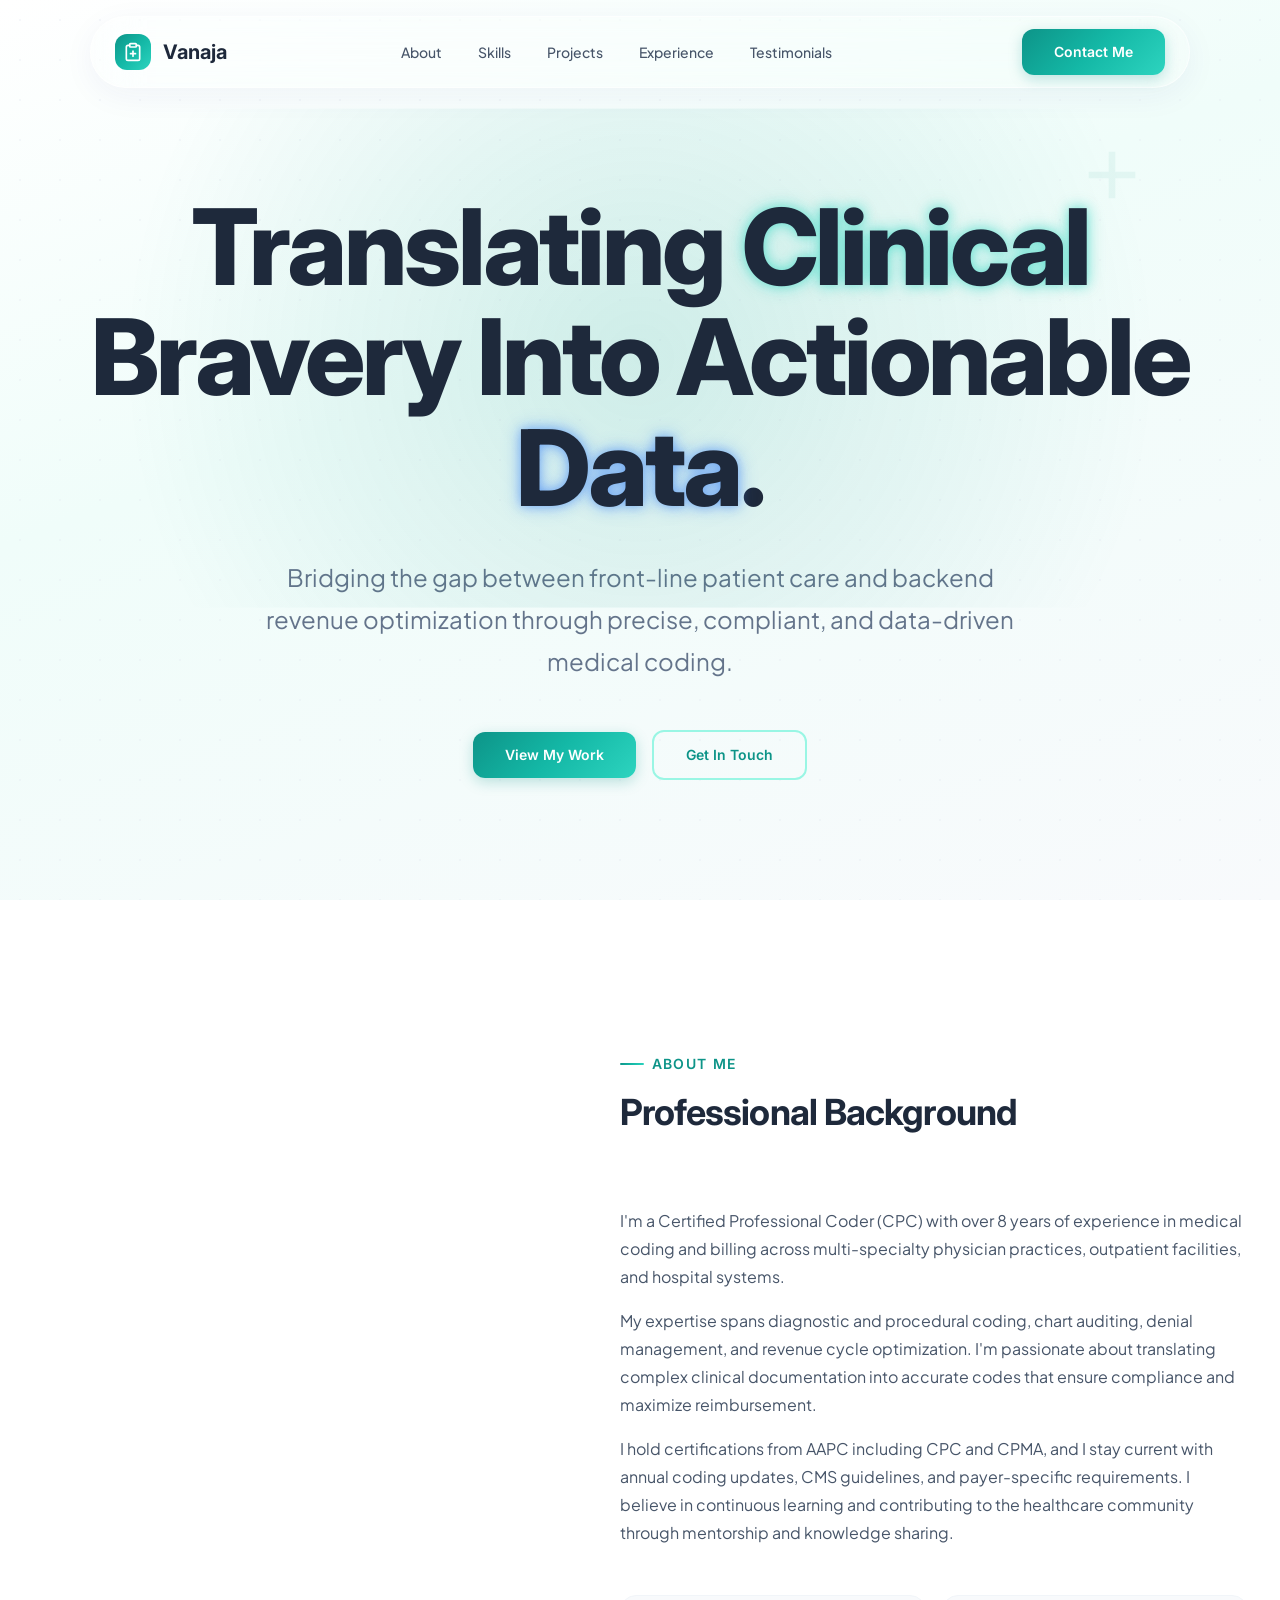
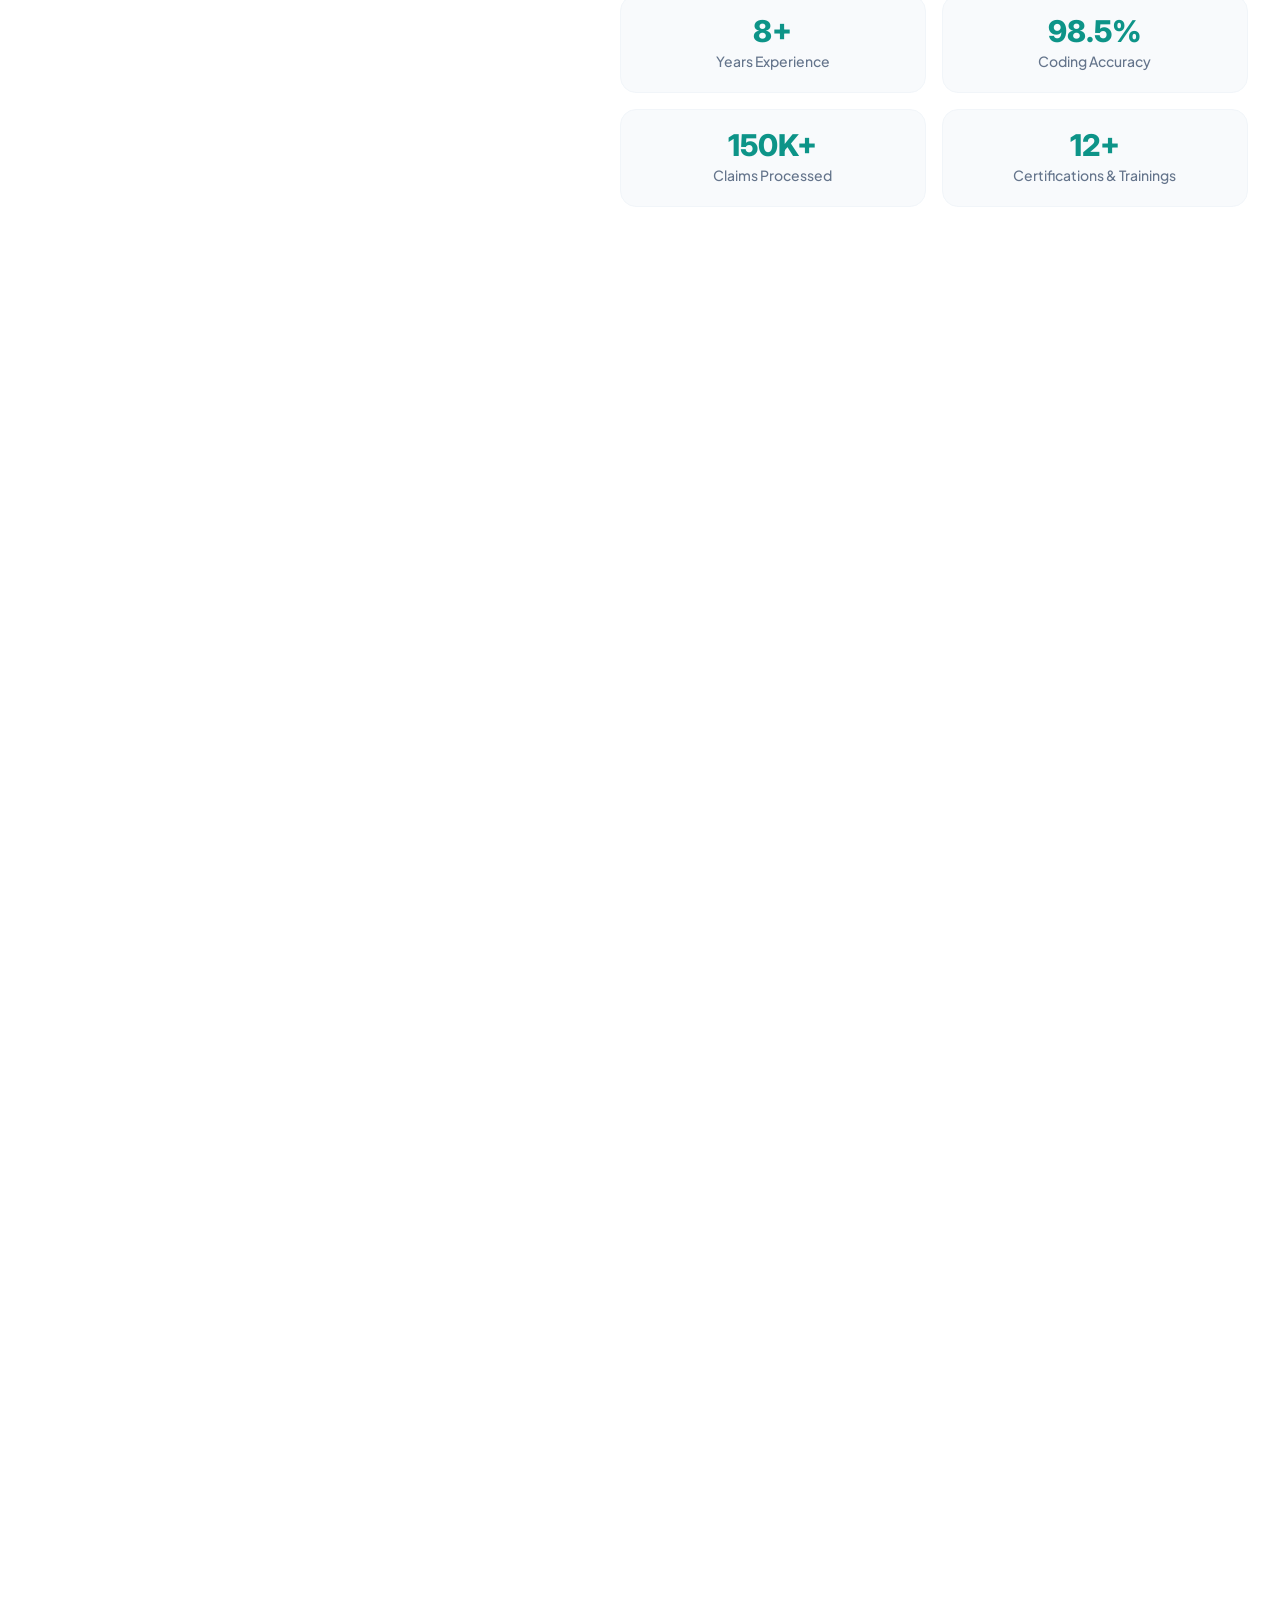
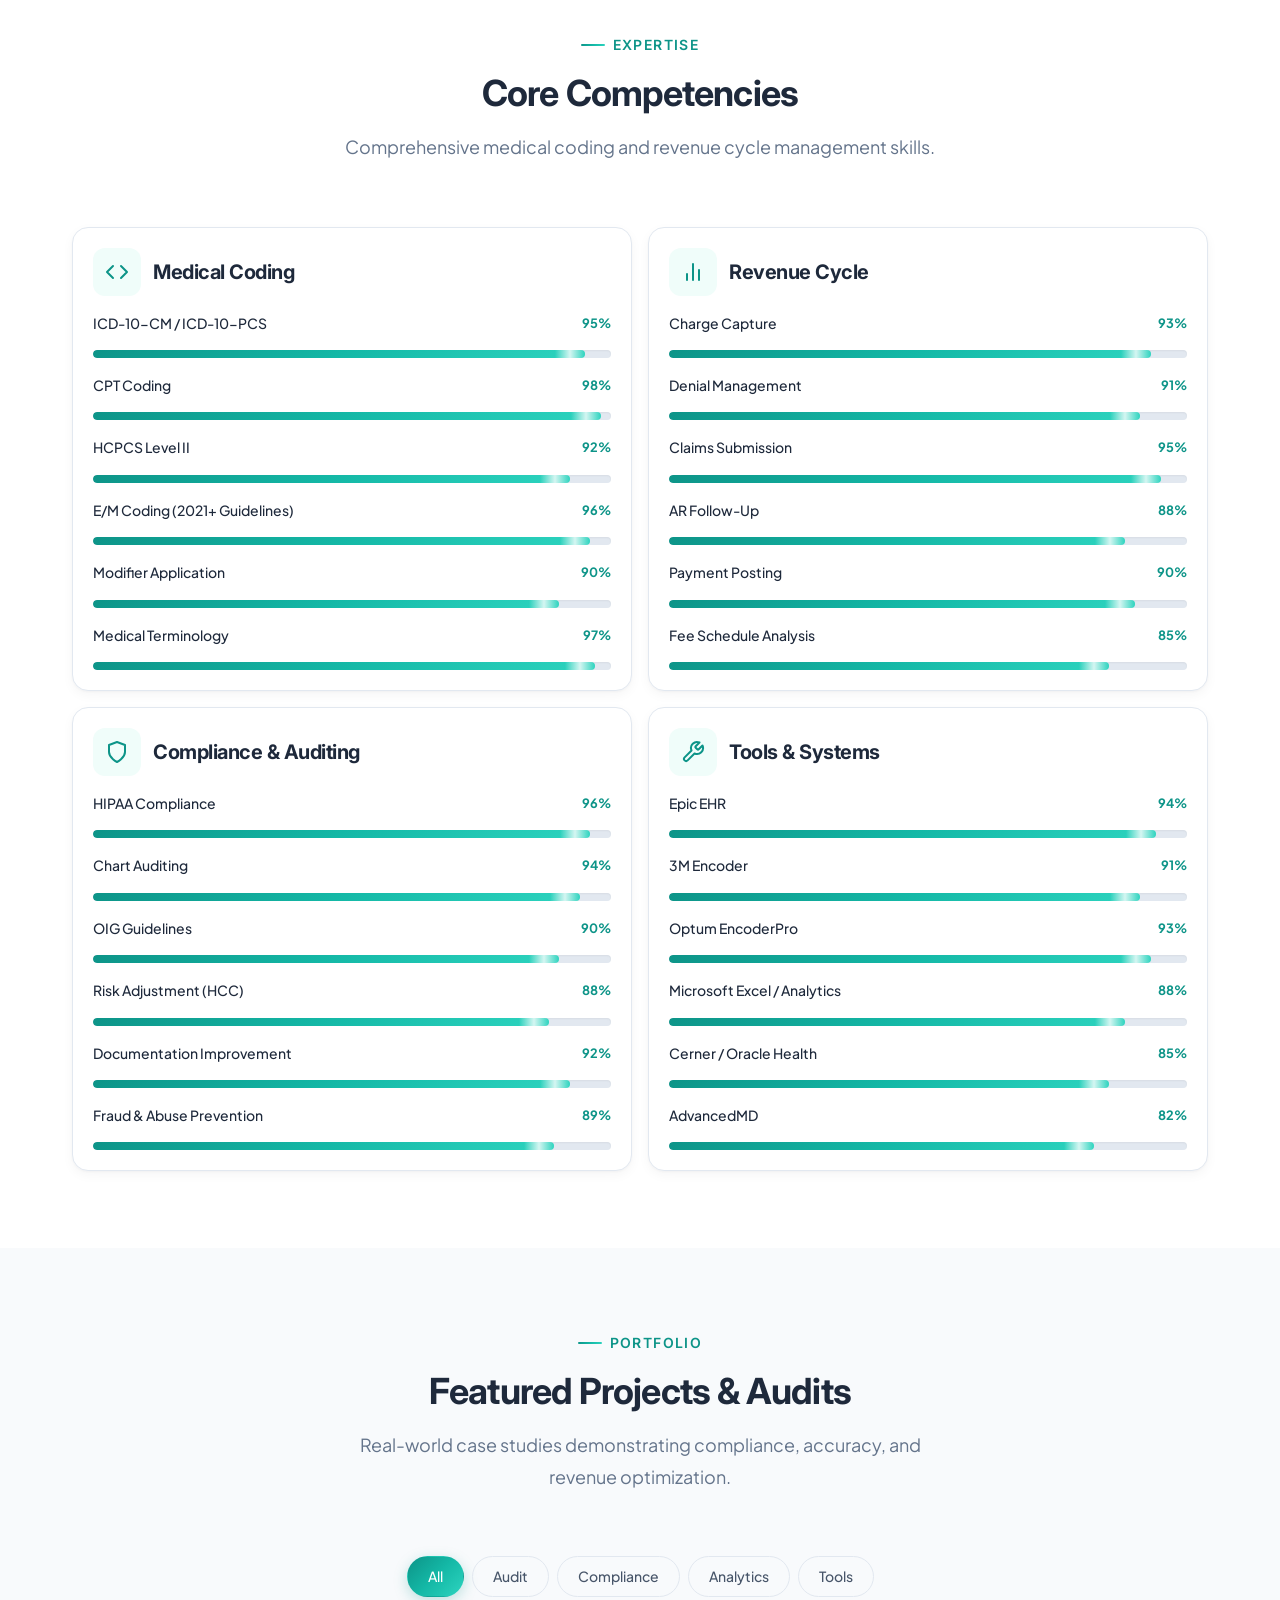
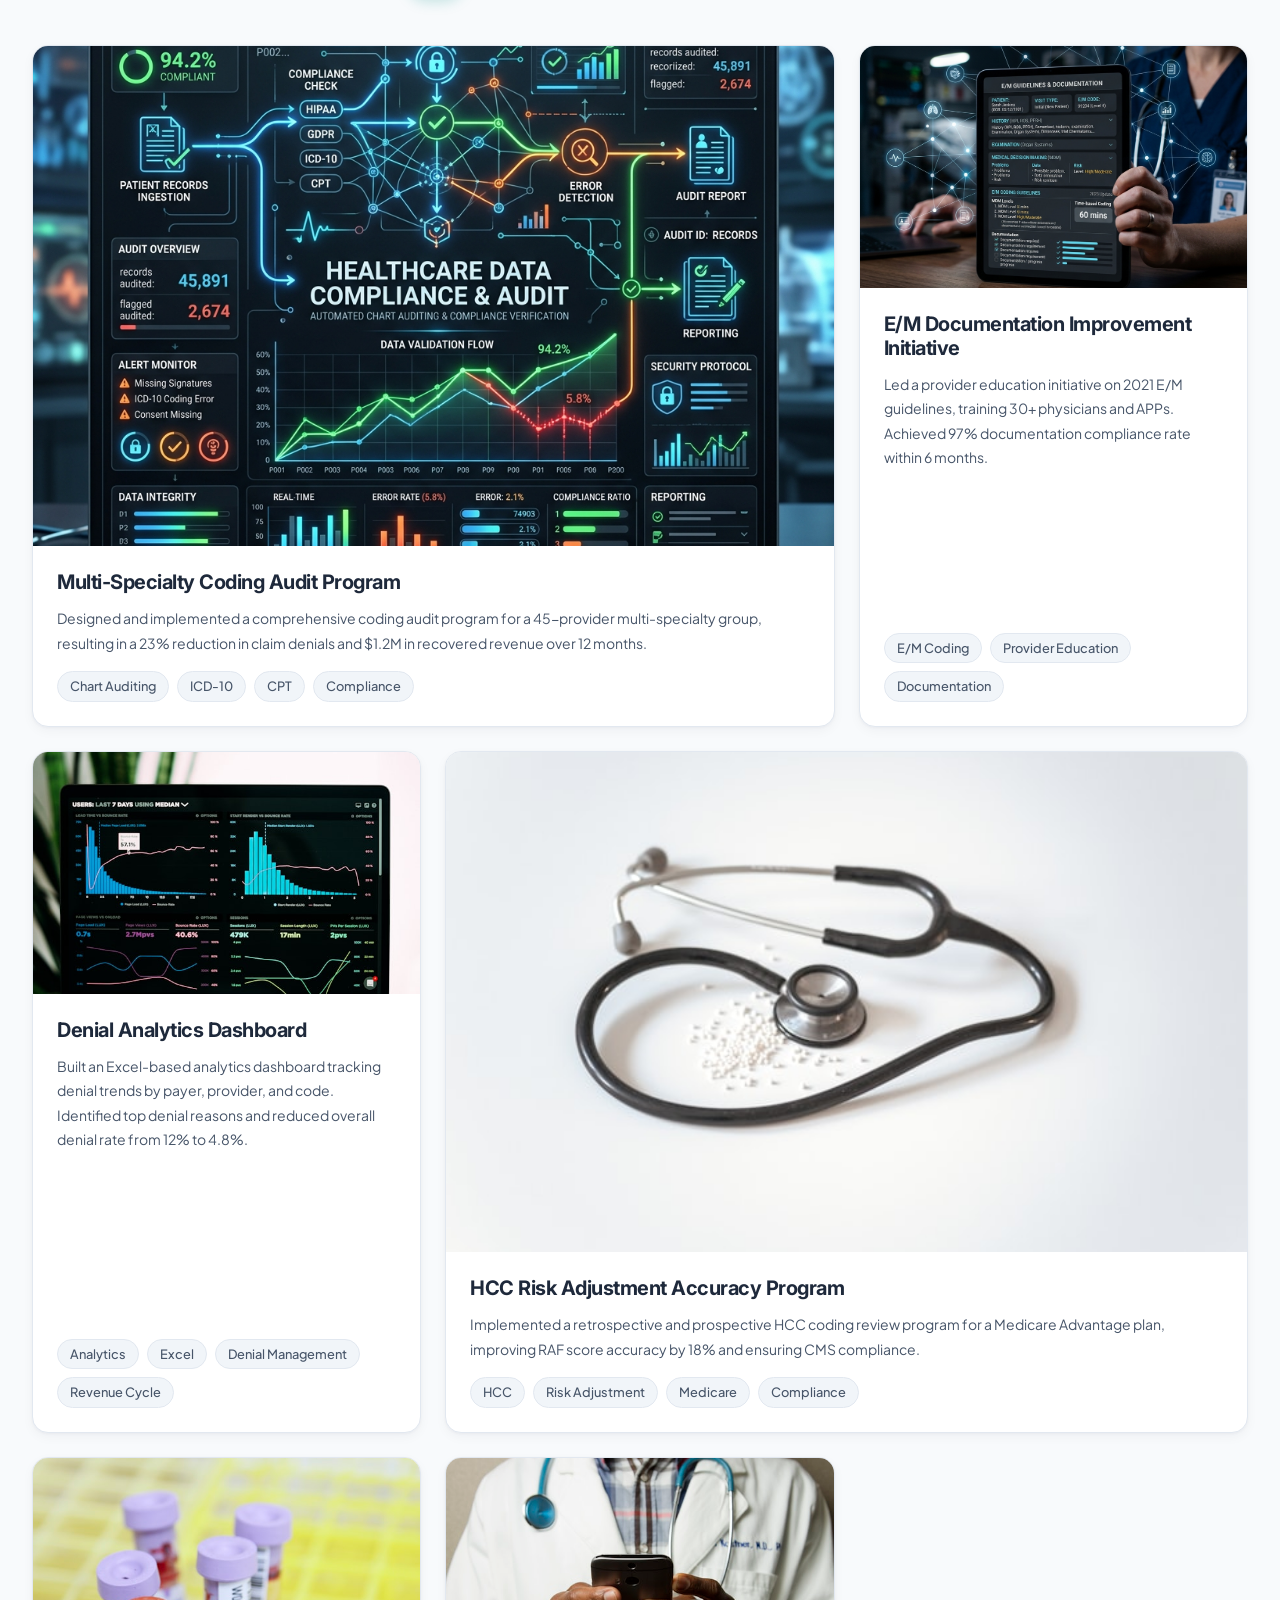
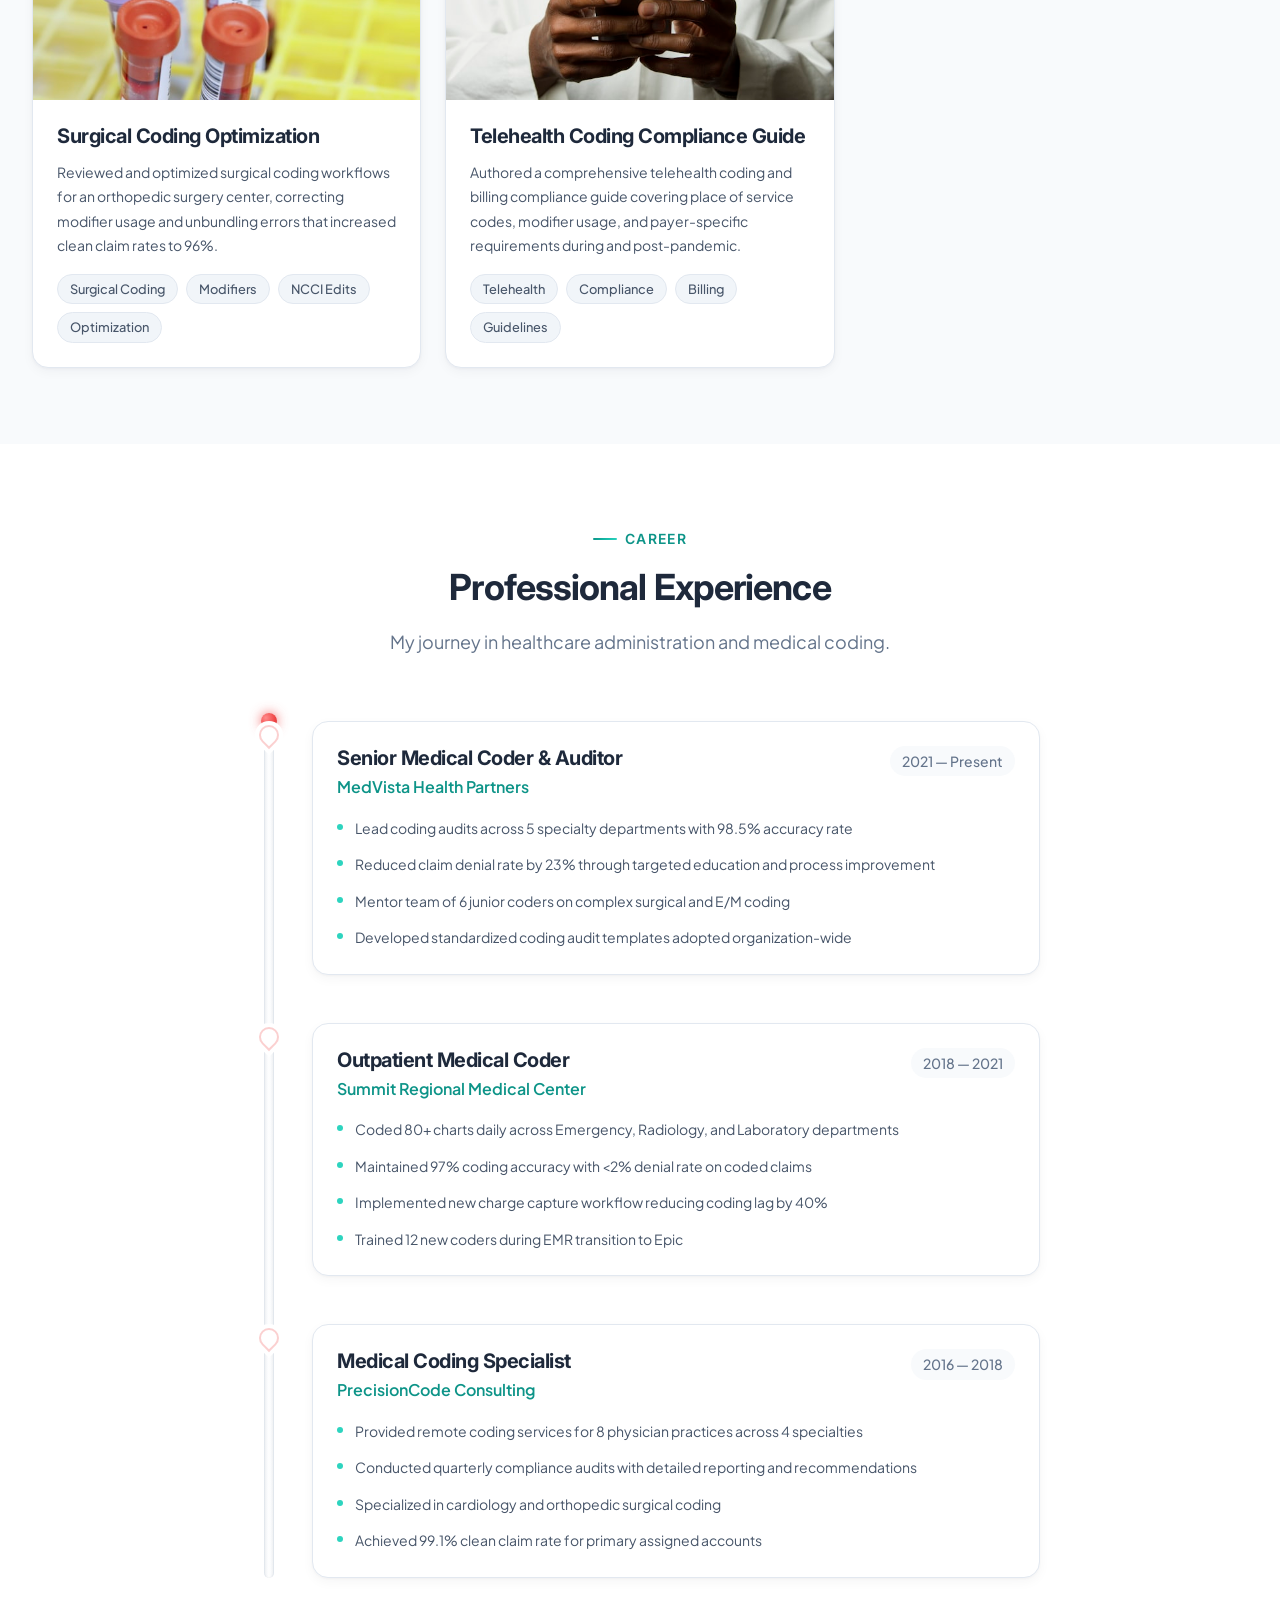
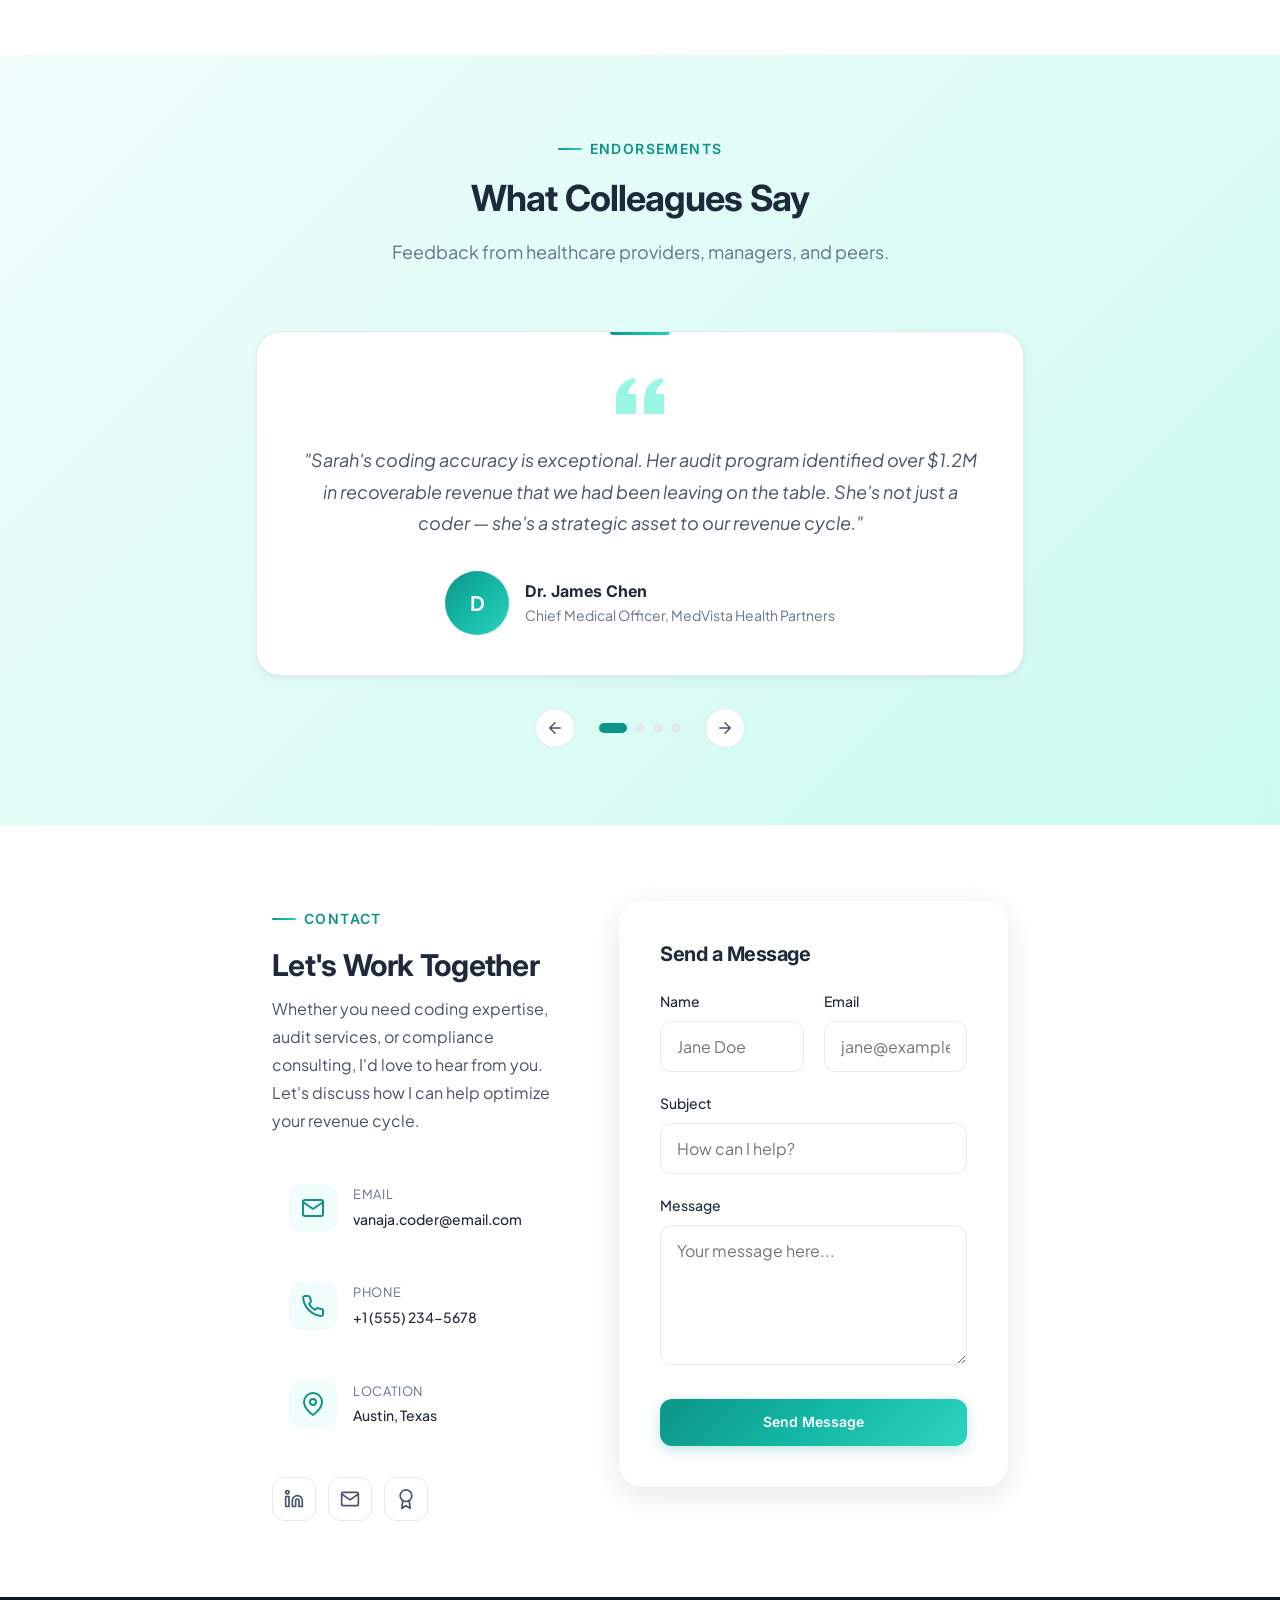
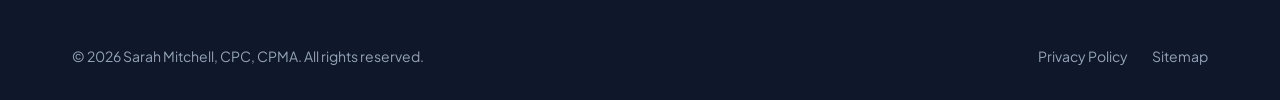
==== index.html @ 48e166c6 "chore: initial production-ready commit for Netlify deployment" ====
<!DOCTYPE html>
<html lang="en">
<head>
  <meta charset="UTF-8">
  <meta name="viewport" content="width=device-width, initial-scale=1.0">
  <title>Vanaja | Certified Professional Coder</title>
  <meta name="description" content="Professional portfolio of Vanaja, a Certified Medical Coder specializing in chart auditing, E/M documentation, and revenue cycle optimization.">
  <meta name="keywords" content="Medical Coder, Certified Professional Coder, CPC, Healthcare Compliance, Revenue Cycle, Chart Auditing">
  <meta name="author" content="Vanaja">
  
  <!-- Open Graph / Facebook -->
  <meta property="og:type" content="website">
  <meta property="og:url" content="https://vanaja-portfolio.netlify.app/">
  <meta property="og:title" content="Vanaja | Certified Professional Coder">
  <meta property="og:description" content="Precision in Every Code, Excellence in Every Claim. View my portfolio of medical coding and auditing projects.">
  <meta property="og:image" content="https://vanaja-portfolio.netlify.app/assets/project-audit.jpg">

  <!-- Twitter -->
  <meta property="twitter:card" content="summary_large_image">
  <meta property="twitter:url" content="https://vanaja-portfolio.netlify.app/">
  <meta property="twitter:title" content="Vanaja | Certified Professional Coder">
  <meta property="twitter:description" content="Precision in Every Code, Excellence in Every Claim. View my portfolio of medical coding and auditing projects.">
  <meta property="twitter:image" content="https://vanaja-portfolio.netlify.app/assets/project-audit.jpg">
  
  <meta name="theme-color" content="#0f172a">

  <!-- Favicon -->
  <link rel="icon" type="image/svg+xml" href="favicon.svg">
  
  <!-- CSS -->
  <link rel="stylesheet" href="styles/index.css?v=2">
  
  <!-- Preload fonts for performance -->
  <link rel="preconnect" href="https://fonts.googleapis.com">
  <link rel="preconnect" href="https://fonts.gstatic.com" crossorigin>
</head>
<body>

  <!-- Preloader -->
  <div id="preloader" class="preloader">
    <div class="preloader__content">
      <div class="preloader__heart-wrapper">
        <svg class="preloader__heart-outline" viewBox="0 0 24 24" fill="none" stroke="currentColor" stroke-width="0.5"><path d="M20.84 4.61a5.5 5.5 0 0 0-7.78 0L12 5.67l-1.06-1.06a5.5 5.5 0 0 0-7.78 7.78l1.06 1.06L12 21.23l7.78-7.78 1.06-1.06a5.5 5.5 0 0 0 0-7.78z"></path></svg>
        <div class="preloader__heart-mask">
          <div class="liquid-wave"></div>
        </div>
      </div>
      <div class="preloader__bar-wrapper">
        <div class="preloader__bar"></div>
      </div>
    </div>
  </div>

  <!-- Skip to content for accessibility -->
  <a href="#main-content" class="skip-link">Skip to content</a>

  <!-- Navigation -->
  <header class="navbar" id="navbar">
    <div class="container navbar__inner">
      <a href="#" class="navbar__logo">
        <div class="navbar__logo-icon">
          <svg xmlns="http://www.w3.org/2000/svg" width="24" height="24" viewBox="0 0 24 24" fill="none" stroke="currentColor" stroke-width="2" stroke-linecap="round" stroke-linejoin="round"><path d="M16 4h2a2 2 0 0 1 2 2v14a2 2 0 0 1-2 2H6a2 2 0 0 1-2-2V6a2 2 0 0 1 2-2h2"></path><rect x="8" y="2" width="8" height="4" rx="1" ry="1"></rect><path d="M12 11v6"></path><path d="M9 14h6"></path></svg>
        </div>
        <span id="nav-name">Name</span>
      </a>

      <nav class="navbar__links" aria-label="Main Navigation">
        <a href="#about" class="navbar__link">About</a>
        <a href="#skills" class="navbar__link">Skills</a>
        <a href="#projects" class="navbar__link">Projects</a>
        <a href="#experience" class="navbar__link">Experience</a>
        <a href="#testimonials" class="navbar__link">Testimonials</a>
      </nav>

      <div class="navbar__cta">
        <a href="#contact" class="btn btn--primary">Contact Me</a>
      </div>

      <!-- Mobile Menu Toggle -->
      <button class="navbar__toggle" aria-label="Toggle menu" aria-expanded="false" aria-controls="mobile-menu">
        <span></span>
        <span></span>
        <span></span>
      </button>
    </div>
  </header>

  <!-- Mobile Menu Overlay -->
  <nav class="mobile-menu" id="mobile-menu" aria-label="Mobile Navigation">
    <a href="#about" class="mobile-menu__link">About</a>
    <a href="#skills" class="mobile-menu__link">Skills</a>
    <a href="#projects" class="mobile-menu__link">Projects</a>
    <a href="#experience" class="mobile-menu__link">Experience</a>
    <a href="#testimonials" class="mobile-menu__link">Testimonials</a>
    <a href="#contact" class="mobile-menu__link">Contact</a>
  </nav>

  <main id="main-content">
    
    <!-- Hero Section -->
    <section id="hero" class="hero" aria-label="Hero">
      <!-- Decorative Elements -->
      <div class="hero__decoration">
        <div class="hero__pattern"></div>
        <svg class="hero__cross hero__cross--1" viewBox="0 0 24 24" fill="currentColor"><path d="M19 11h-6V5h-2v6H5v2h6v6h2v-6h6v-2z"/></svg>
        <!-- Digital Hearts -->
        <svg class="hero__heart hero__heart--1" viewBox="0 0 11 10" fill="currentColor"><path d="M2,0h2v1h1v1h1V1h1V0h2v1h1v1h1v3h-1v1h-1v1H8v1H7v1H6v1H5V9H4V8H3V7H2V6H1V5H0V2h1V1h1V0z"/></svg>
        <svg class="hero__heart hero__heart--2" viewBox="0 0 11 10" fill="currentColor"><path d="M2,0h2v1h1v1h1V1h1V0h2v1h1v1h1v3h-1v1h-1v1H8v1H7v1H6v1H5V9H4V8H3V7H2V6H1V5H0V2h1V1h1V0z"/></svg>
        <svg class="hero__heart hero__heart--3" viewBox="0 0 11 10" fill="currentColor"><path d="M2,0h2v1h1v1h1V1h1V0h2v1h1v1h1v3h-1v1h-1v1H8v1H7v1H6v1H5V9H4V8H3V7H2V6H1V5H0V2h1V1h1V0z"/></svg>
        <svg class="hero__heart hero__heart--4" viewBox="0 0 11 10" fill="currentColor"><path d="M2,0h2v1h1v1h1V1h1V0h2v1h1v1h1v3h-1v1h-1v1H8v1H7v1H6v1H5V9H4V8H3V7H2V6H1V5H0V2h1V1h1V0z"/></svg>
        <svg class="hero__heart hero__heart--5" viewBox="0 0 11 10" fill="currentColor"><path d="M2,0h2v1h1v1h1V1h1V0h2v1h1v1h1v3h-1v1h-1v1H8v1H7v1H6v1H5V9H4V8H3V7H2V6H1V5H0V2h1V1h1V0z"/></svg>
      </div>

      <div class="container hero__inner">
        <div class="hero__content">
          <h1 class="hero__title" id="hero-headline">Loading...</h1>
          <p class="hero__subtitle" id="hero-subtitle">Loading...</p>
          <div class="hero__actions" id="hero-actions">
            <!-- Populated by JS -->
          </div>
        </div>
      </div>
    </section>

    <!-- About Section -->
    <section id="about" class="section about-scroll-section">
      <div class="about-sticky-container">
        <div class="container container--wide">
          <div class="about__grid">
            <div class="about__image-wrapper">
              <div class="about__image-accent"></div>
              <div class="about__image">
                <!-- For the best effect, use a transparent PNG of yourself here -->
                <img src="https://images.unsplash.com/photo-1551836022-d5d88e9218df?auto=format&fit=crop&q=80&w=800&h=1000" alt="About Me" id="about-image" loading="lazy" style="mix-blend-mode: multiply;">
              </div>
            </div>
            <div class="about__content">
              <div class="section-header" style="text-align: left; margin-left: 0; margin-bottom: 2rem;">
                <span class="section-label">About Me</span>
                <h2 class="section-title">Professional Background</h2>
              </div>
              <div class="about__bio" id="about-bio">
                <!-- Populated by JS -->
              </div>
              <div class="about__stats" id="about-stats">
                <!-- Populated by JS -->
              </div>
            </div>
          </div>
        </div>
      </div>
    </section>

    <!-- Skills Section -->
    <section id="skills" class="section">
      <div class="container">
        <div class="section-header reveal">
          <span class="section-label">Expertise</span>
          <h2 class="section-title">Core Competencies</h2>
          <p class="section-subtitle">Comprehensive medical coding and revenue cycle management skills.</p>
        </div>
        <div class="skills__grid" id="skills-container">
          <!-- Populated by JS -->
        </div>
      </div>
    </section>

    <!-- Projects Section -->
    <section id="projects" class="section section--alt">
      <div class="container container--wide">
        <div class="section-header reveal">
          <span class="section-label">Portfolio</span>
          <h2 class="section-title">Featured Projects & Audits</h2>
          <p class="section-subtitle">Real-world case studies demonstrating compliance, accuracy, and revenue optimization.</p>
        </div>
        
        <div class="projects__filters reveal delay-1" id="projects-filters">
          <!-- Populated by JS -->
        </div>

        <div class="projects__grid" id="projects-grid">
          <!-- Populated by JS -->
        </div>
      </div>
    </section>

    <!-- Experience Section -->
    <section id="experience" class="section">
      <div class="container">
        <div class="section-header reveal">
          <span class="section-label">Career</span>
          <h2 class="section-title">Professional Experience</h2>
          <p class="section-subtitle">My journey in healthcare administration and medical coding.</p>
        </div>
        
        <div class="experience__timeline" id="experience-timeline">
          <!-- Populated by JS -->
        </div>
      </div>
    </section>

    <!-- Testimonials Section -->
    <section id="testimonials" class="section section--teal">
      <div class="container">
        <div class="section-header reveal">
          <span class="section-label">Endorsements</span>
          <h2 class="section-title">What Colleagues Say</h2>
          <p class="section-subtitle">Feedback from healthcare providers, managers, and peers.</p>
        </div>
        
        <div class="testimonials__carousel reveal delay-1">
          <div class="testimonials__track" id="testimonials-track">
            <!-- Populated by JS -->
          </div>
          
          <div class="testimonials__nav">
            <button class="testimonials__arrow prev" id="testimonial-prev" aria-label="Previous testimonial">
              <svg xmlns="http://www.w3.org/2000/svg" viewBox="0 0 24 24" fill="none" stroke="currentColor" stroke-width="2" stroke-linecap="round" stroke-linejoin="round"><path d="M19 12H5M12 19l-7-7 7-7"/></svg>
            </button>
            <div class="testimonials__dots" id="testimonials-dots">
              <!-- Populated by JS -->
            </div>
            <button class="testimonials__arrow next" id="testimonial-next" aria-label="Next testimonial">
              <svg xmlns="http://www.w3.org/2000/svg" viewBox="0 0 24 24" fill="none" stroke="currentColor" stroke-width="2" stroke-linecap="round" stroke-linejoin="round"><path d="M5 12h14M12 5l7 7-7 7"/></svg>
            </button>
          </div>
        </div>
      </div>
    </section>

    <!-- Contact Section -->
    <section id="contact" class="section" style="position: relative; overflow: hidden;">
      
      <!-- Live ECG Background -->
      <div class="contact__ecg-background">
        <svg viewBox="0 0 1000 200" preserveAspectRatio="none">
          <path class="ecg-line" d="M 0 100 L 350 100 L 370 100 L 390 80 L 410 100 L 450 100 L 480 20 L 520 180 L 550 100 L 590 100 L 610 120 L 630 100 L 1000 100" fill="none" stroke="currentColor" stroke-width="4" stroke-linecap="round" stroke-linejoin="round"></path>
        </svg>
      </div>

      <div class="container container--narrow" style="position: relative; z-index: 1;">
        <div class="contact__grid">
          <div class="contact__info reveal-left">
            <div>
              <span class="section-label">Contact</span>
              <h2 class="contact__info-title" id="contact-heading">Get In Touch</h2>
              <p class="contact__info-text" id="contact-desc">Loading...</p>
            </div>
            
            <div class="contact__details" id="contact-details">
              <!-- Populated by JS -->
            </div>
            
            <div class="contact__socials" id="contact-socials">
              <!-- Populated by JS -->
            </div>
          </div>
          
          <div class="contact__form reveal-right delay-2">
            <h3 class="contact__form-title">Send a Message</h3>
            <form id="contact-form" novalidate>
              <div class="form-row">
                <div class="form-group">
                  <label for="name" class="form-label">Name</label>
                  <input type="text" id="name" name="name" class="form-input" placeholder="Jane Doe" required>
                  <span class="form-error">Please enter your name.</span>
                </div>
                <div class="form-group">
                  <label for="email" class="form-label">Email</label>
                  <input type="email" id="email" name="email" class="form-input" placeholder="jane@example.com" required>
                  <span class="form-error">Please enter a valid email.</span>
                </div>
              </div>
              <div class="form-group">
                <label for="subject" class="form-label">Subject</label>
                <input type="text" id="subject" name="subject" class="form-input" placeholder="How can I help?" required>
                <span class="form-error">Please enter a subject.</span>
              </div>
              <div class="form-group">
                <label for="message" class="form-label">Message</label>
                <textarea id="message" name="message" class="form-textarea" placeholder="Your message here..." required></textarea>
                <span class="form-error">Please enter a message.</span>
              </div>
              <button type="submit" class="btn btn--primary contact__submit">
                <span class="btn__text">Send Message</span>
                <span class="btn__spinner"></span>
              </button>
            </form>

            <div class="contact__success" id="contact-success">
              <div class="contact__success-icon">
                <svg xmlns="http://www.w3.org/2000/svg" width="24" height="24" viewBox="0 0 24 24" fill="none" stroke="currentColor" stroke-width="2" stroke-linecap="round" stroke-linejoin="round"><path d="M22 11.08V12a10 10 0 1 1-5.93-9.14"></path><polyline points="22 4 12 14.01 9 11.01"></polyline></svg>
              </div>
              <h4 class="contact__success-title">Message Sent!</h4>
              <p class="contact__success-text">Thank you for reaching out. I'll get back to you shortly.</p>
              <button class="btn btn--secondary" style="margin-top: 1rem;" id="form-reset">Send Another</button>
            </div>
          </div>
        </div>
      </div>
    </section>

  </main>

  <footer class="footer">
    <div class="container footer__inner">
      <div class="footer__copyright" id="footer-copyright">
        © 2026. All rights reserved.
      </div>
      <div class="footer__links" id="footer-links">
        <!-- Populated by JS -->
      </div>
    </div>
  </footer>

  <!-- Back to Top Button -->
  <button class="back-to-top" id="back-to-top" aria-label="Back to top">
    <svg xmlns="http://www.w3.org/2000/svg" viewBox="0 0 24 24" fill="none" stroke="currentColor" stroke-width="2" stroke-linecap="round" stroke-linejoin="round"><path d="M18 15l-6-6-6 6"/></svg>
  </button>

  <!-- Scripts -->
  <script defer src="scripts/main.js?v=2"></script>
</body>
</html>
---- styles/index.css ----
/* ===========================================
   MASTER STYLESHEET — Import Order Matters
   =========================================== */

@import url('https://fonts.googleapis.com/css2?family=Inter:wght@400;500;600;700;800&family=Plus+Jakarta+Sans:wght@400;500;600;700&display=swap');

@import url('variables.css?v=2');
@import url('base.css?v=2');
@import url('animations.css?v=2');
@import url('components.css?v=2');
@import url('sections.css?v=2');
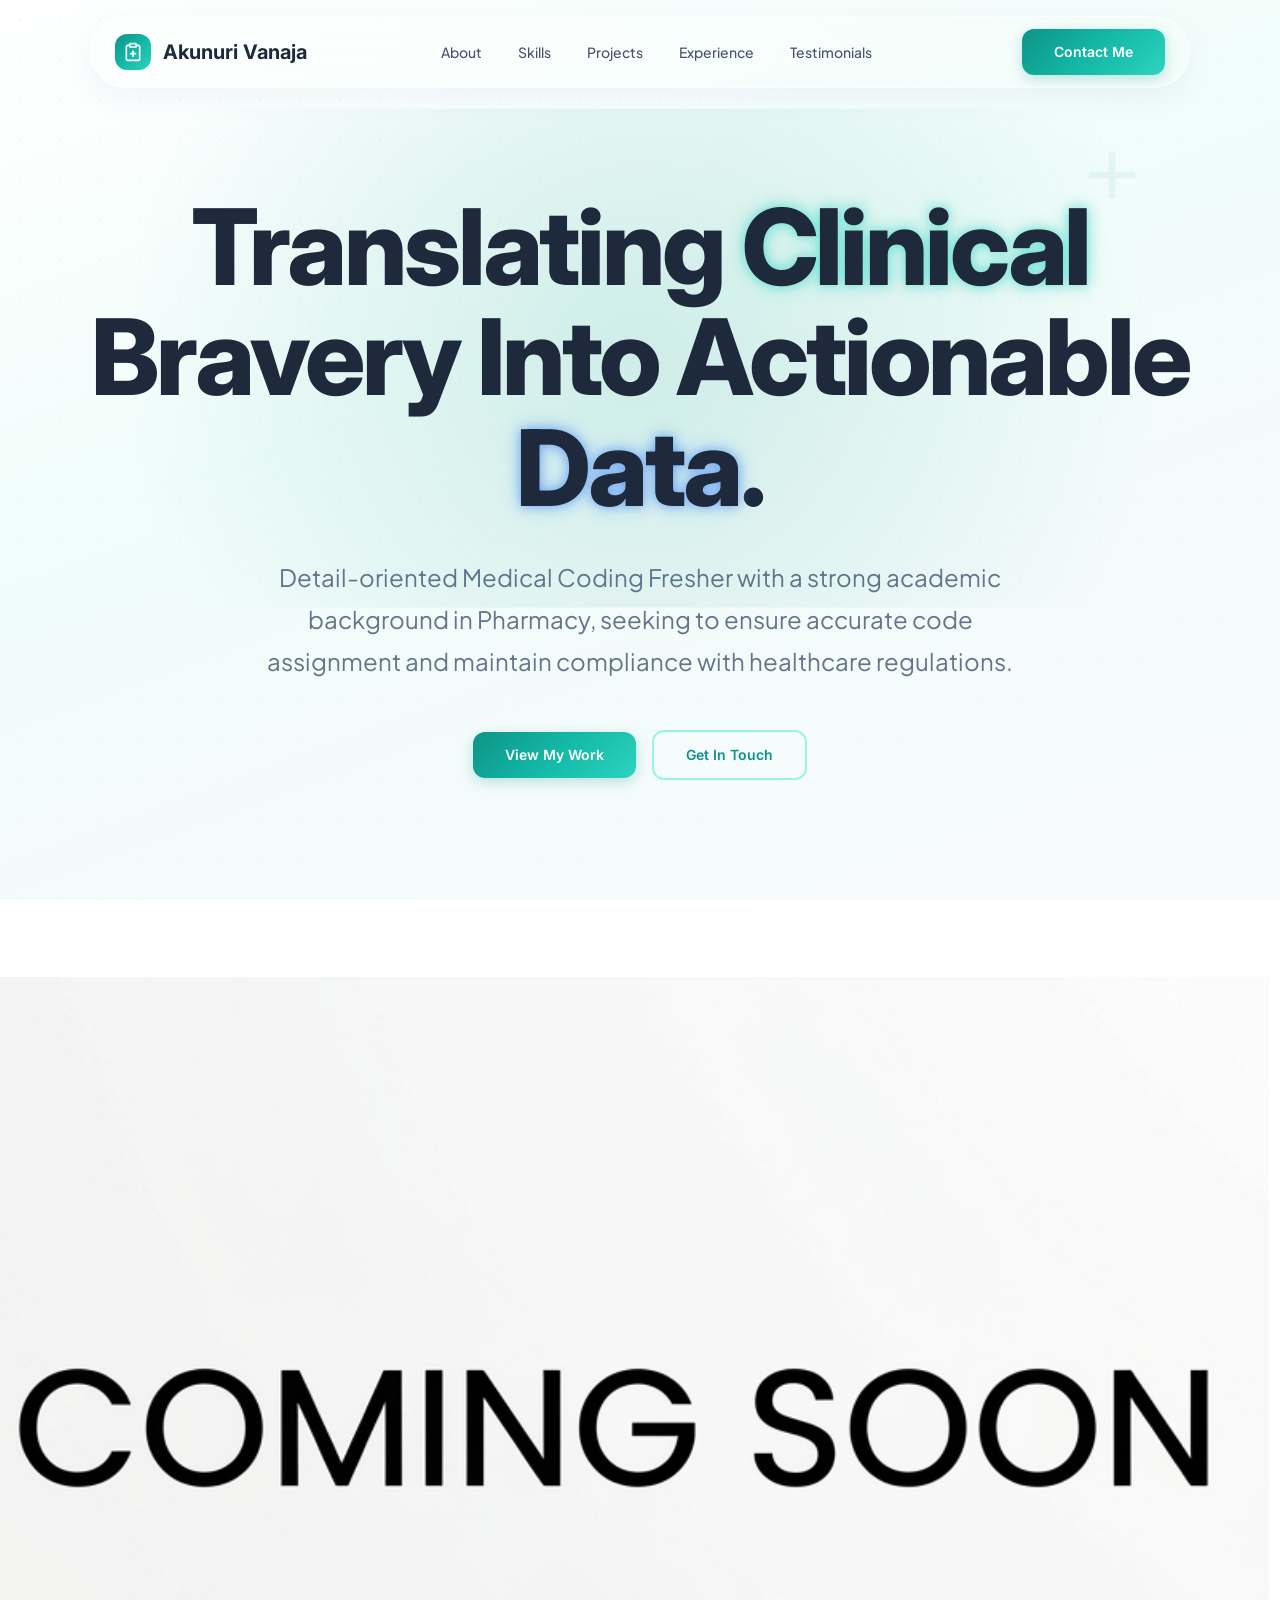
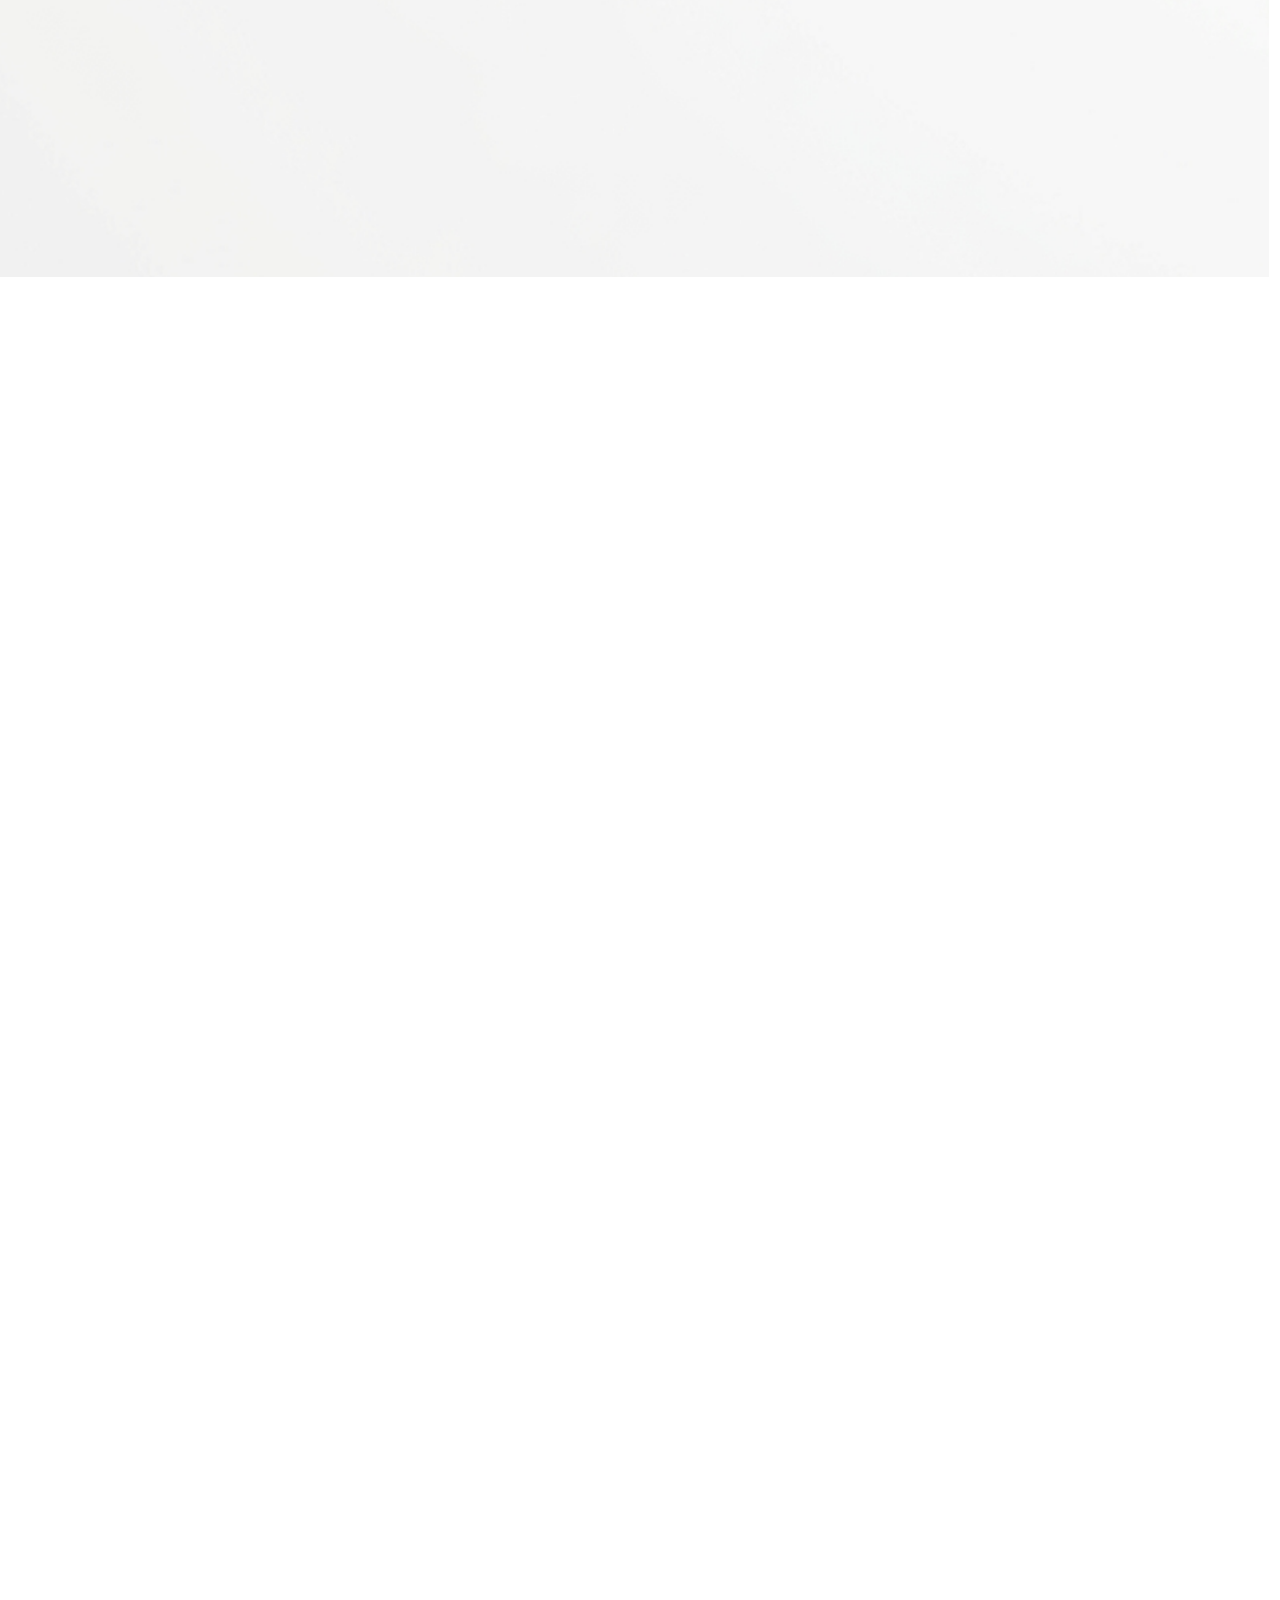
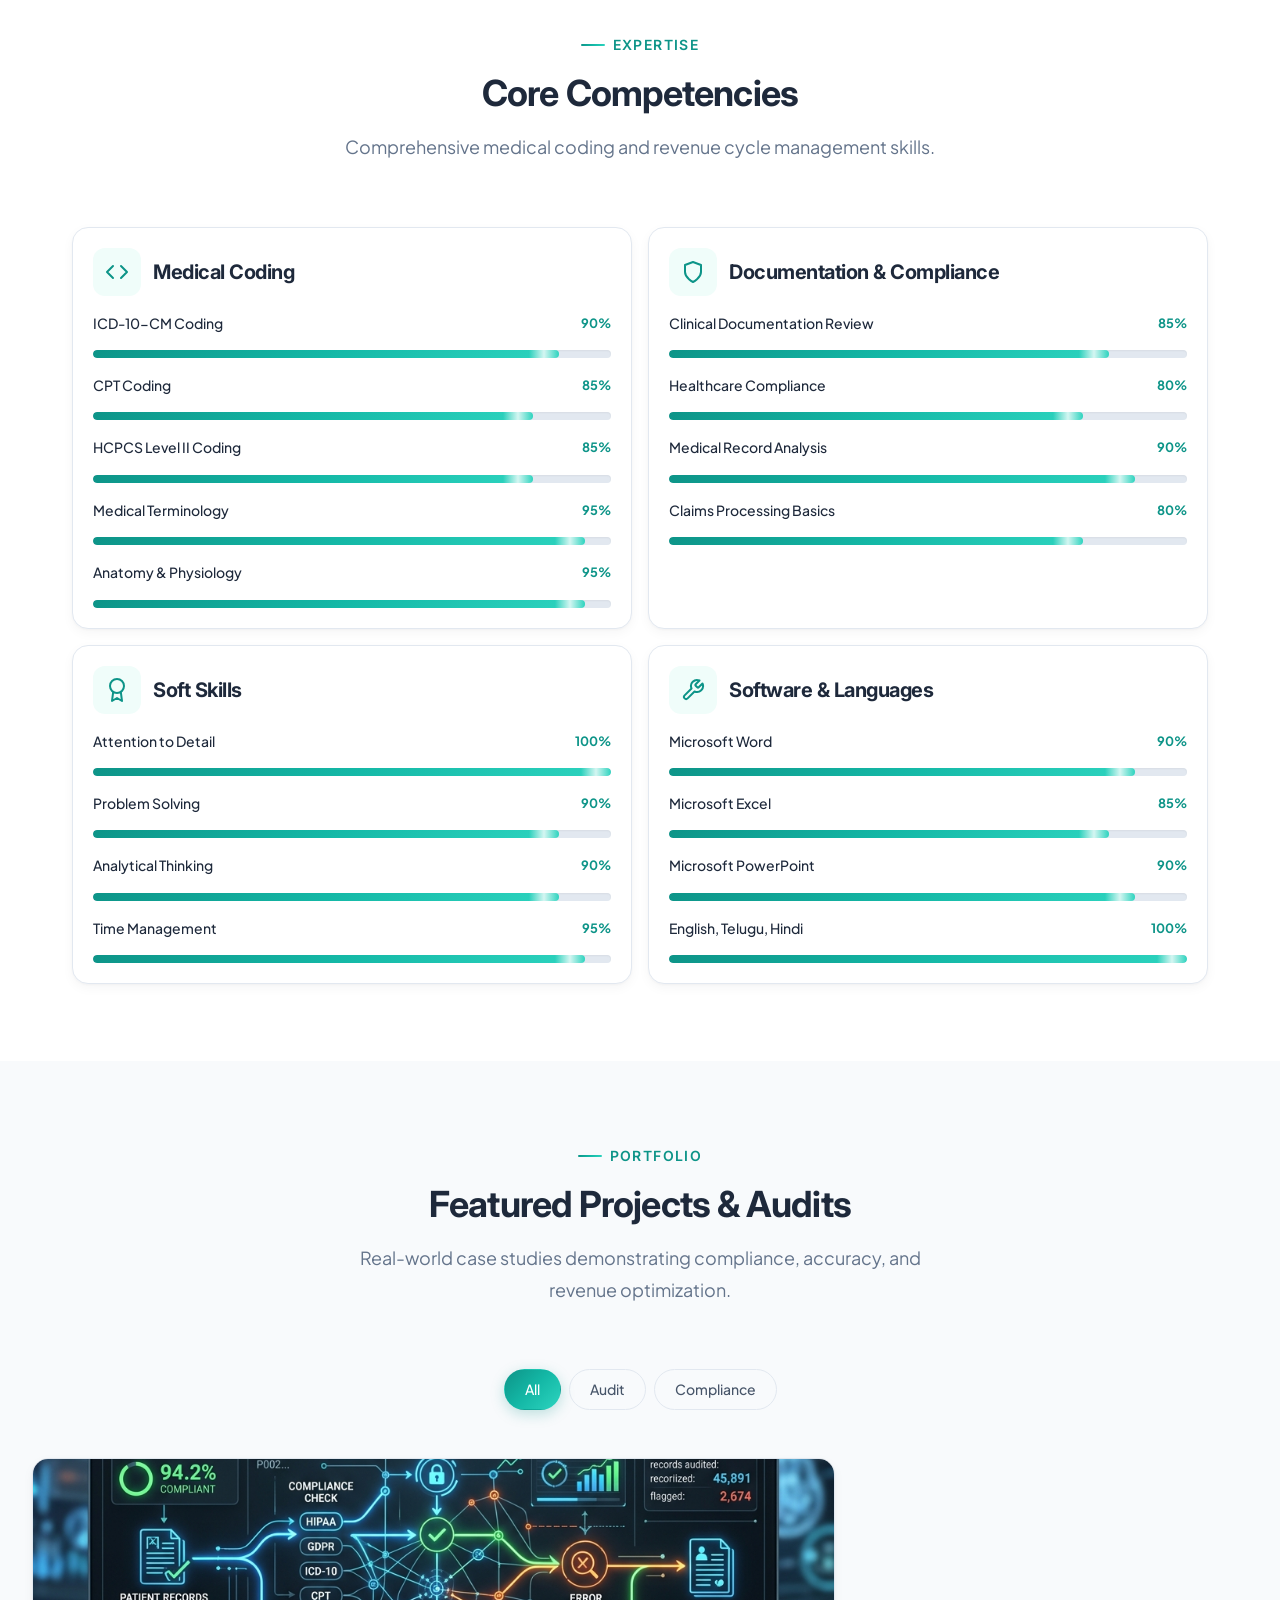
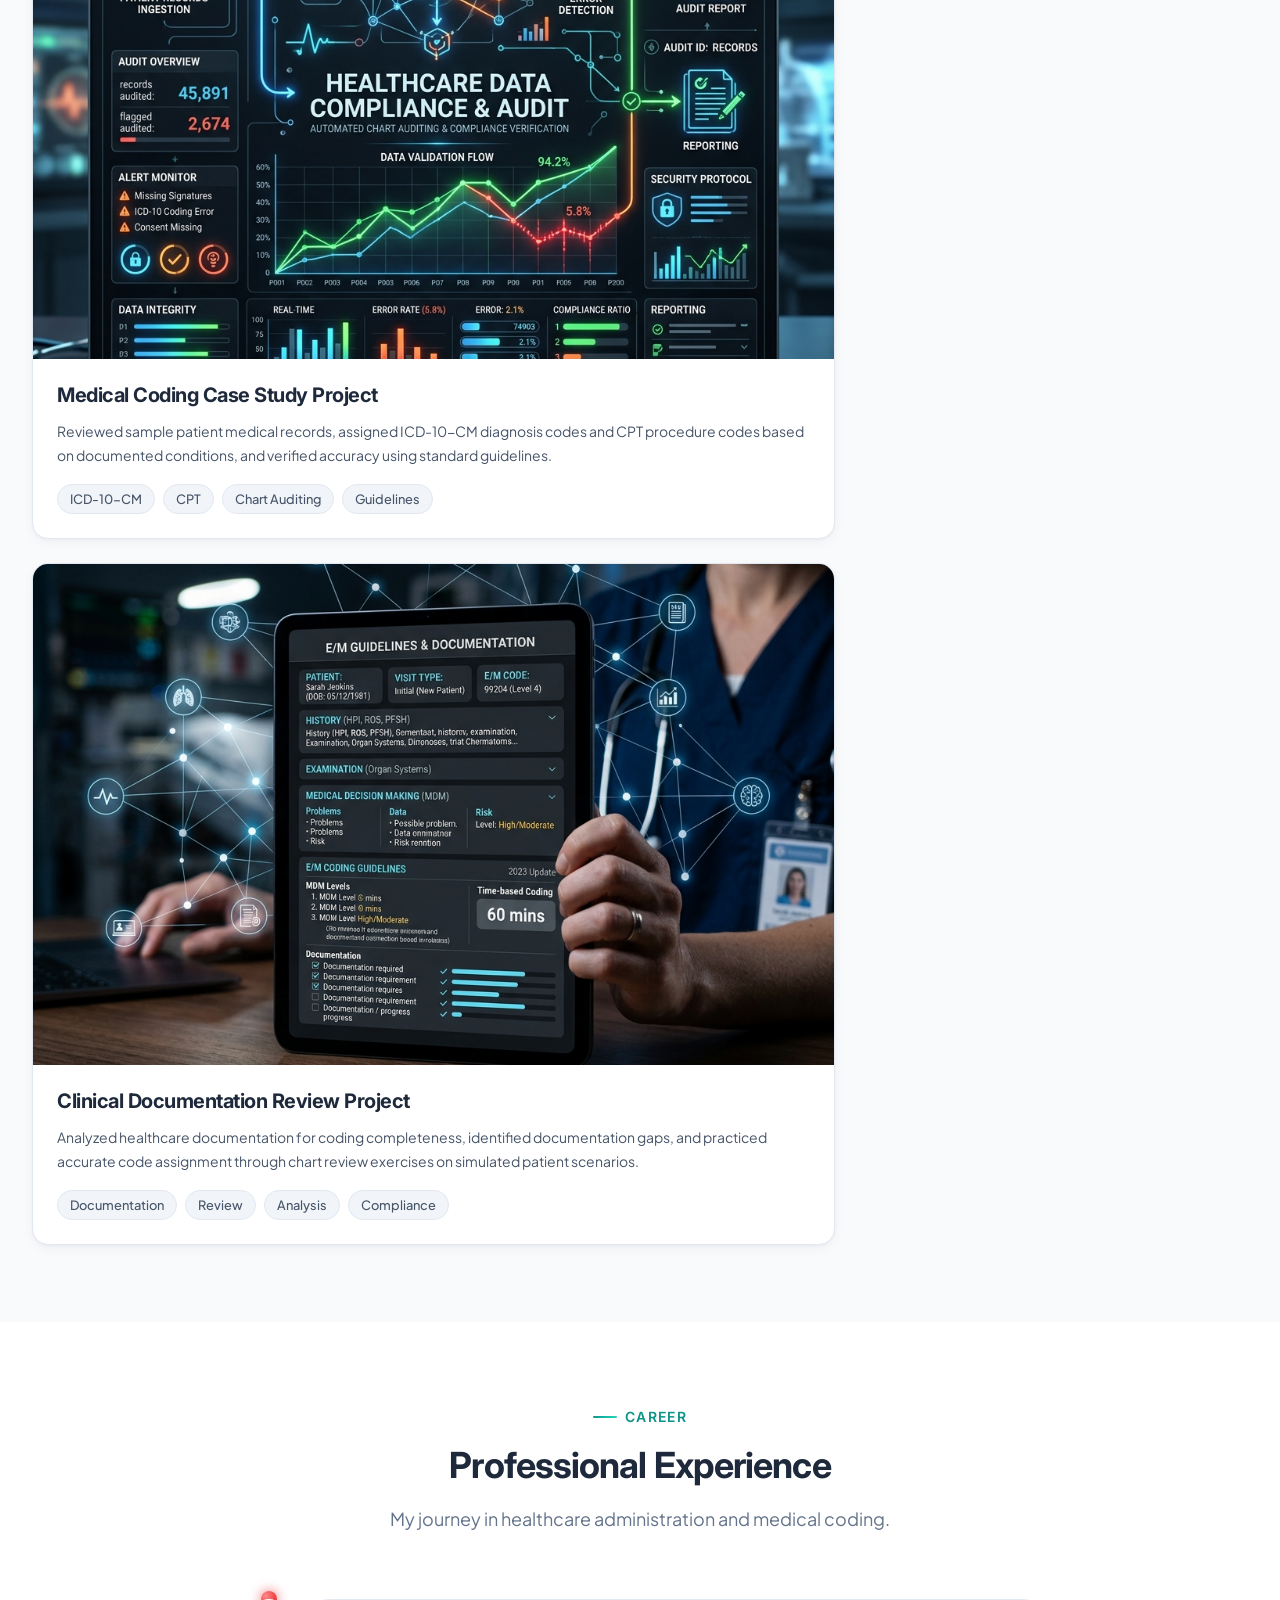
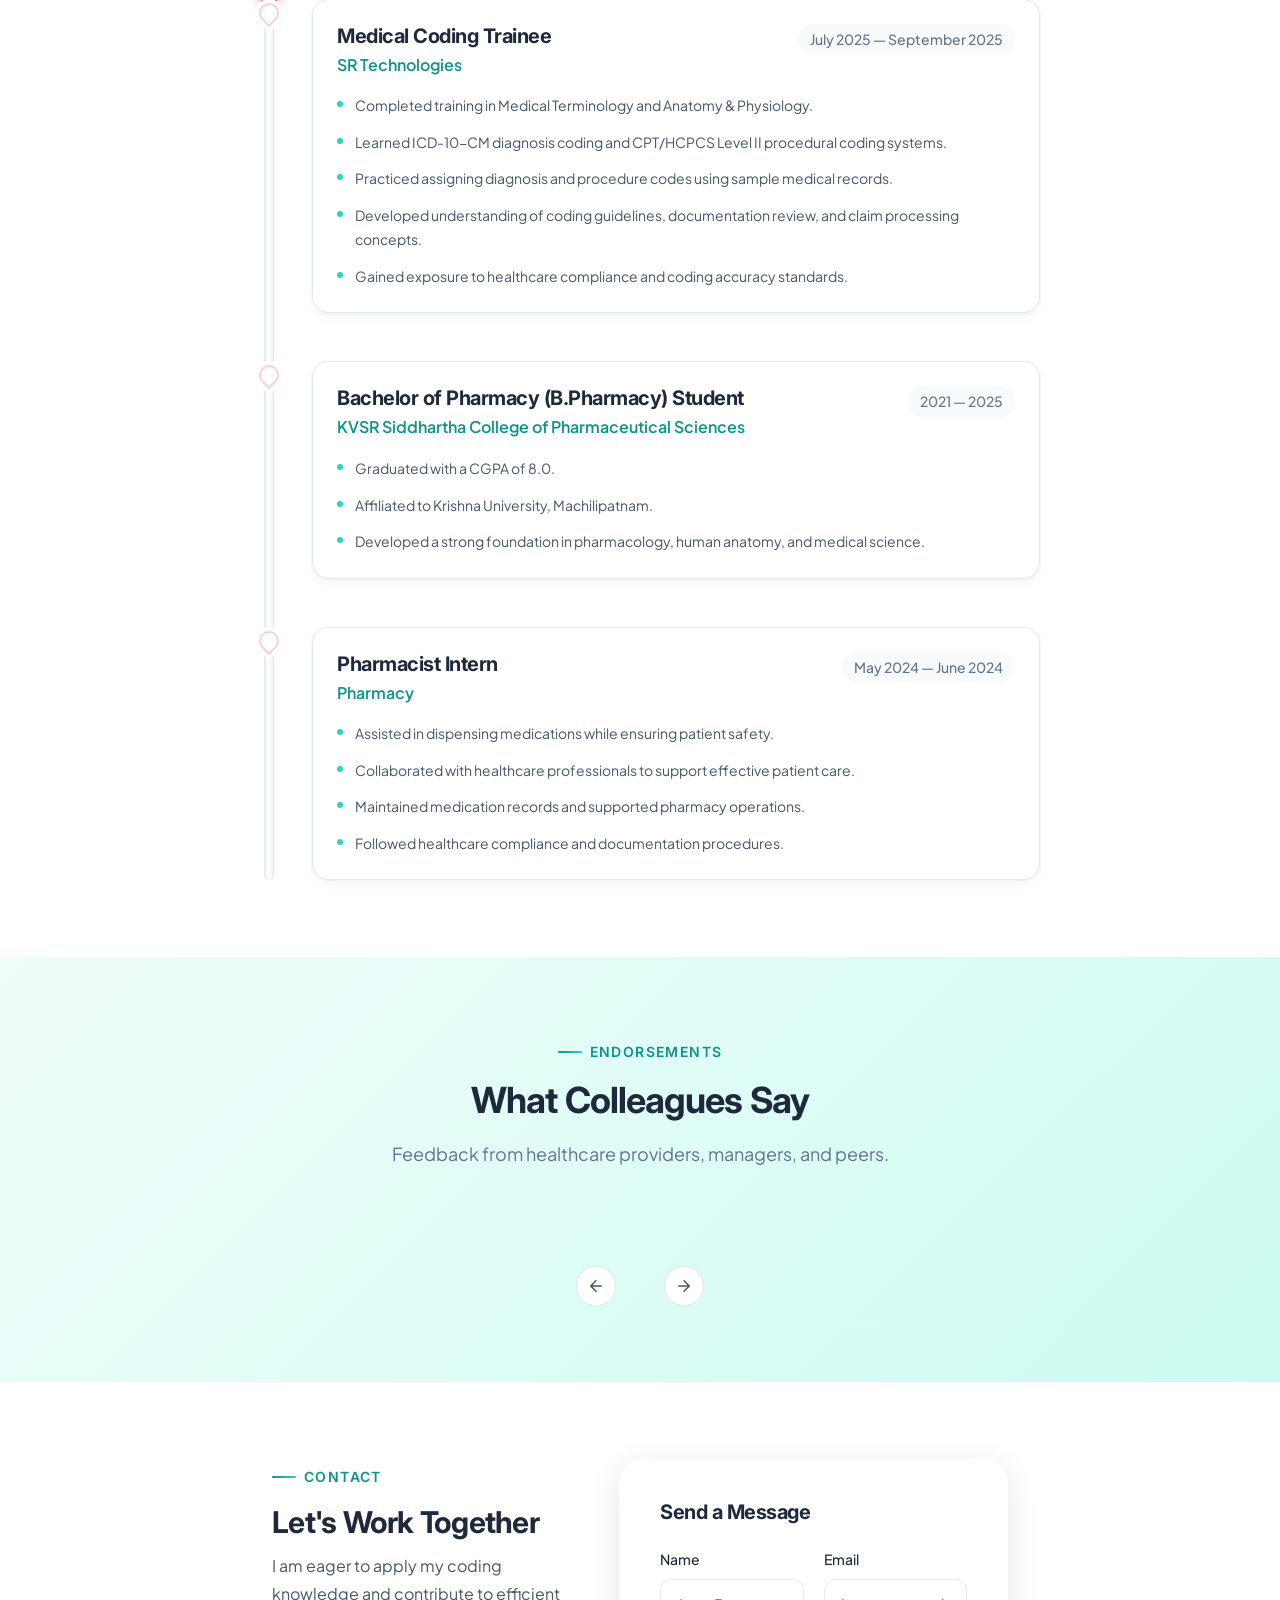
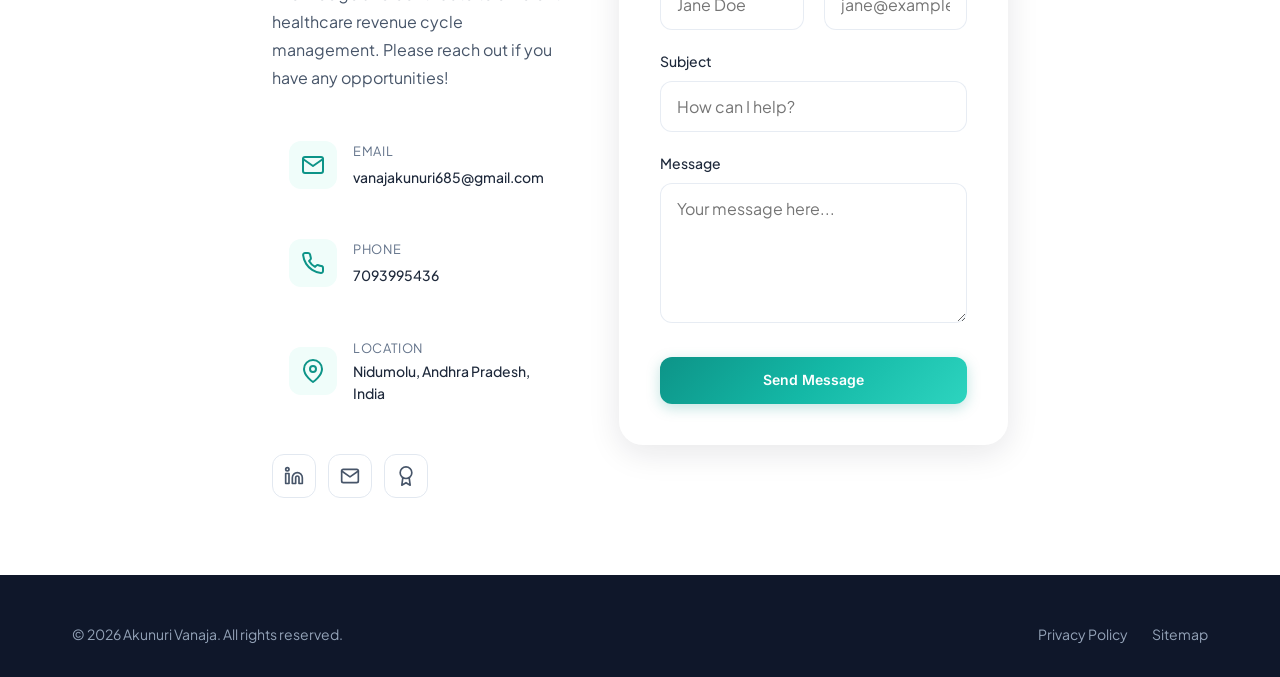
==== commit 40d64e87: "style: replace about image with coming soon placeholder" ====
--- a/index.html
+++ b/index.html
@@ -131,7 +131,7 @@
               <div class="about__image-accent"></div>
               <div class="about__image">
                 <!-- For the best effect, use a transparent PNG of yourself here -->
-                <img src="https://images.unsplash.com/photo-1551836022-d5d88e9218df?auto=format&fit=crop&q=80&w=800&h=1000" alt="About Me" id="about-image" loading="lazy" style="mix-blend-mode: multiply;">
+                <img src="assets/coming-soon.jpg" alt="About Me" id="about-image" loading="lazy">
               </div>
             </div>
             <div class="about__content">
@@ -258,7 +258,12 @@
           
           <div class="contact__form reveal-right delay-2">
             <h3 class="contact__form-title">Send a Message</h3>
-            <form id="contact-form" novalidate>
+            <form id="contact-form" action="https://formsubmit.co/vanajakunuri685@gmail.com" method="POST" novalidate>
+              <!-- FormSubmit Hidden Config -->
+              <input type="hidden" name="_captcha" value="false">
+              <input type="hidden" name="_template" value="box">
+              <input type="hidden" name="_subject" value="New Portfolio Contact Message!">
+              
               <div class="form-row">
                 <div class="form-group">
                   <label for="name" class="form-label">Name</label>
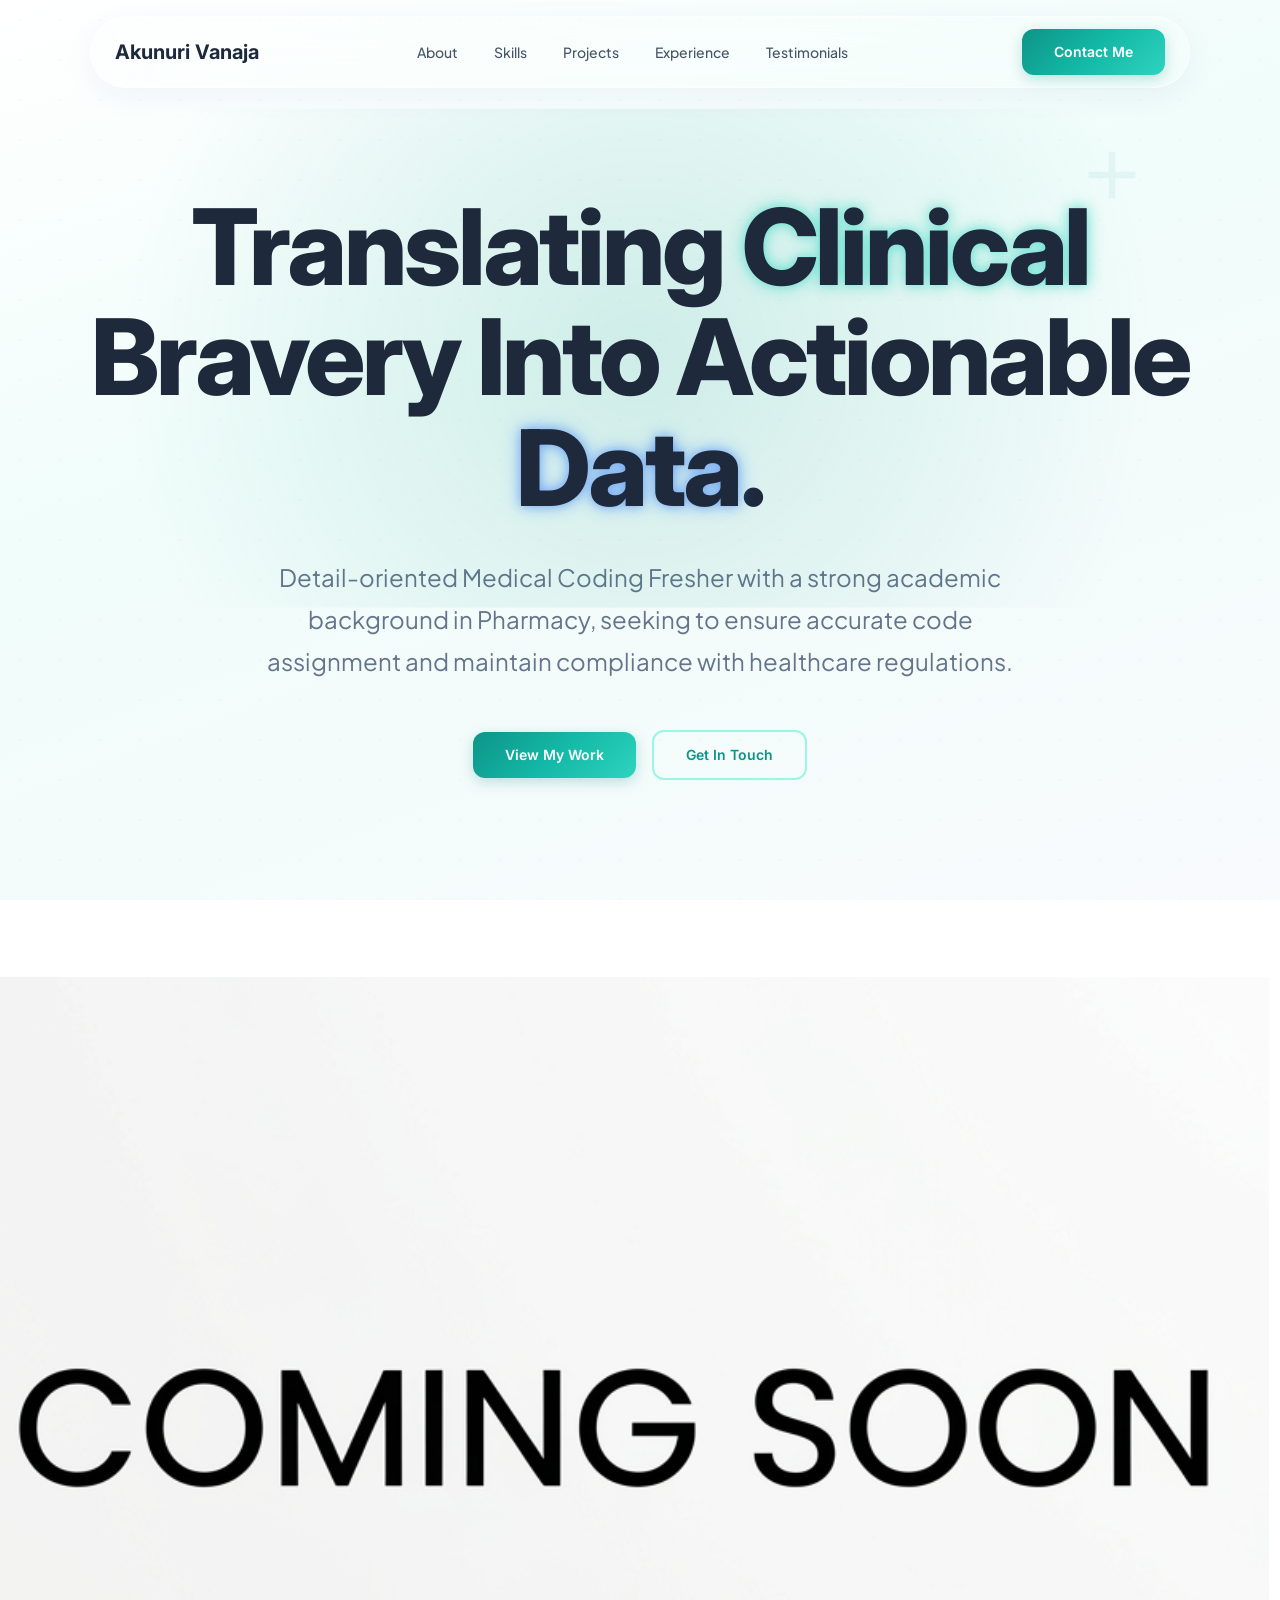
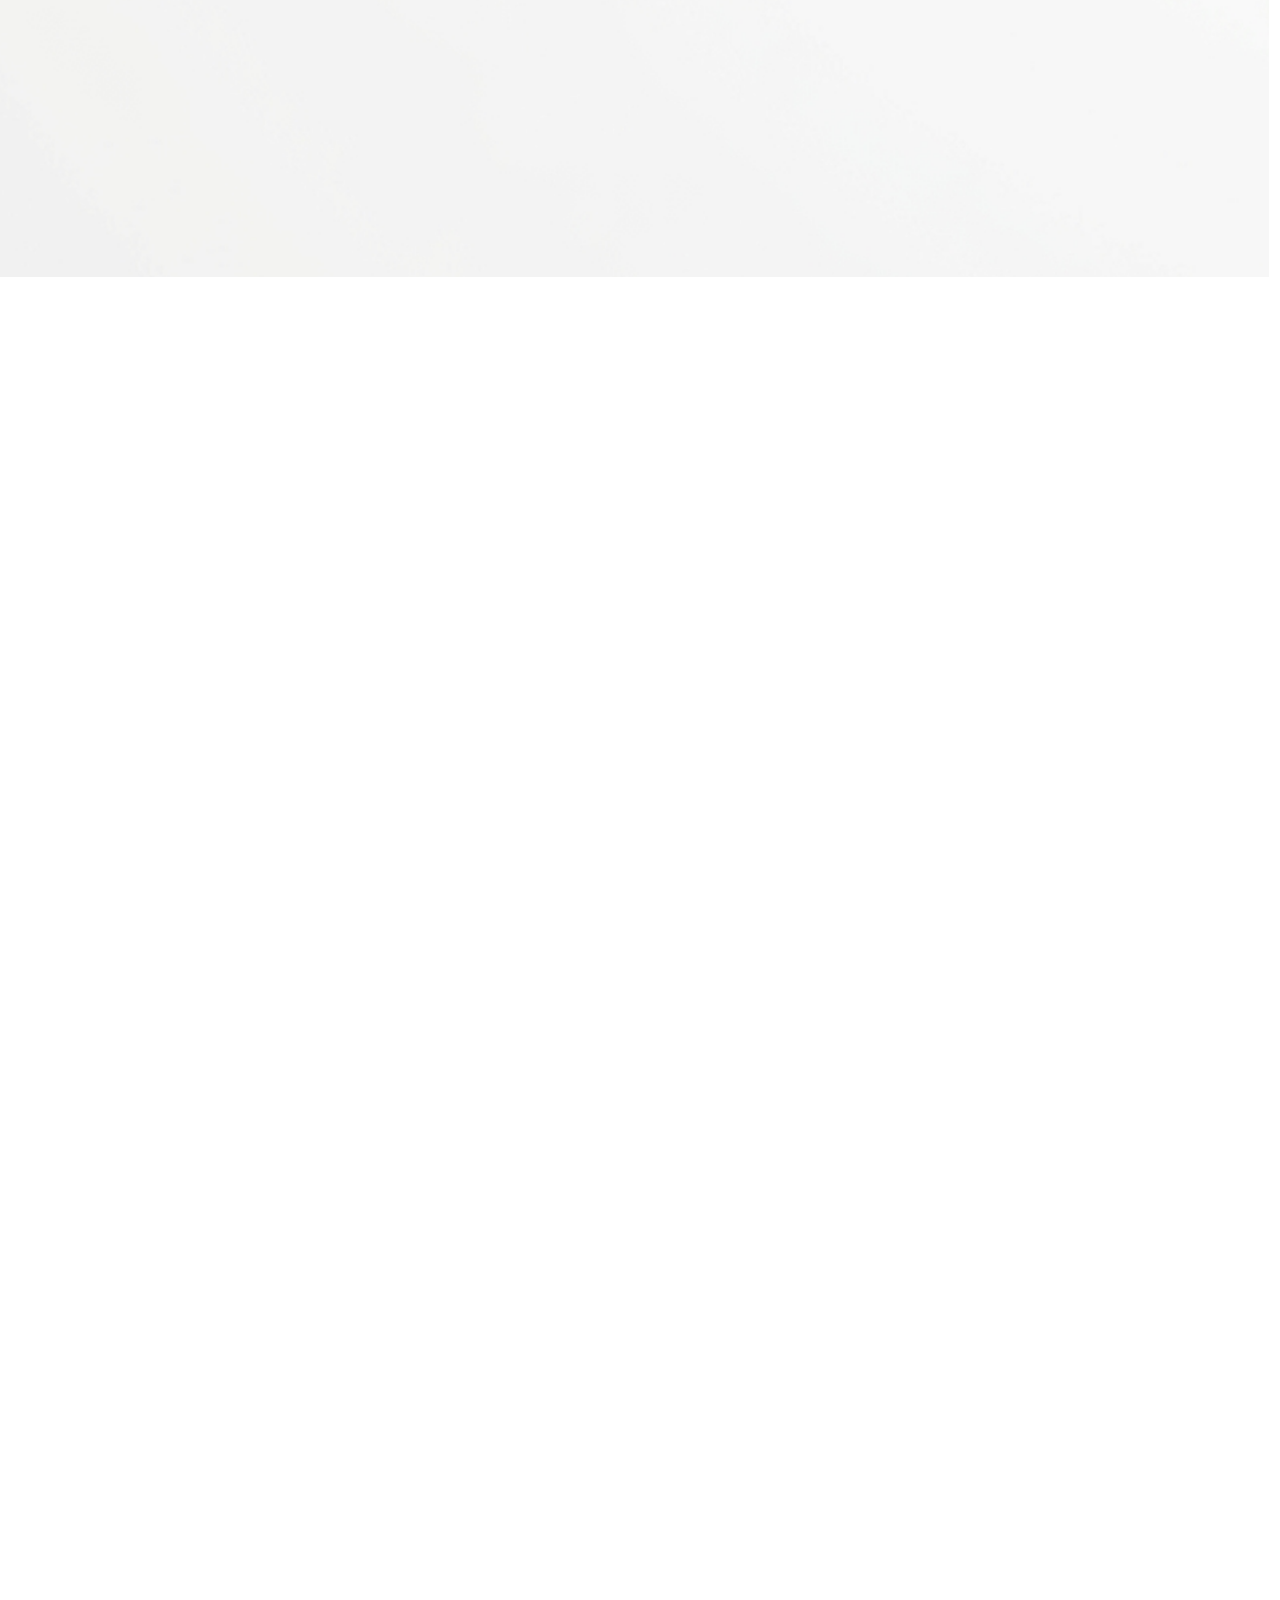
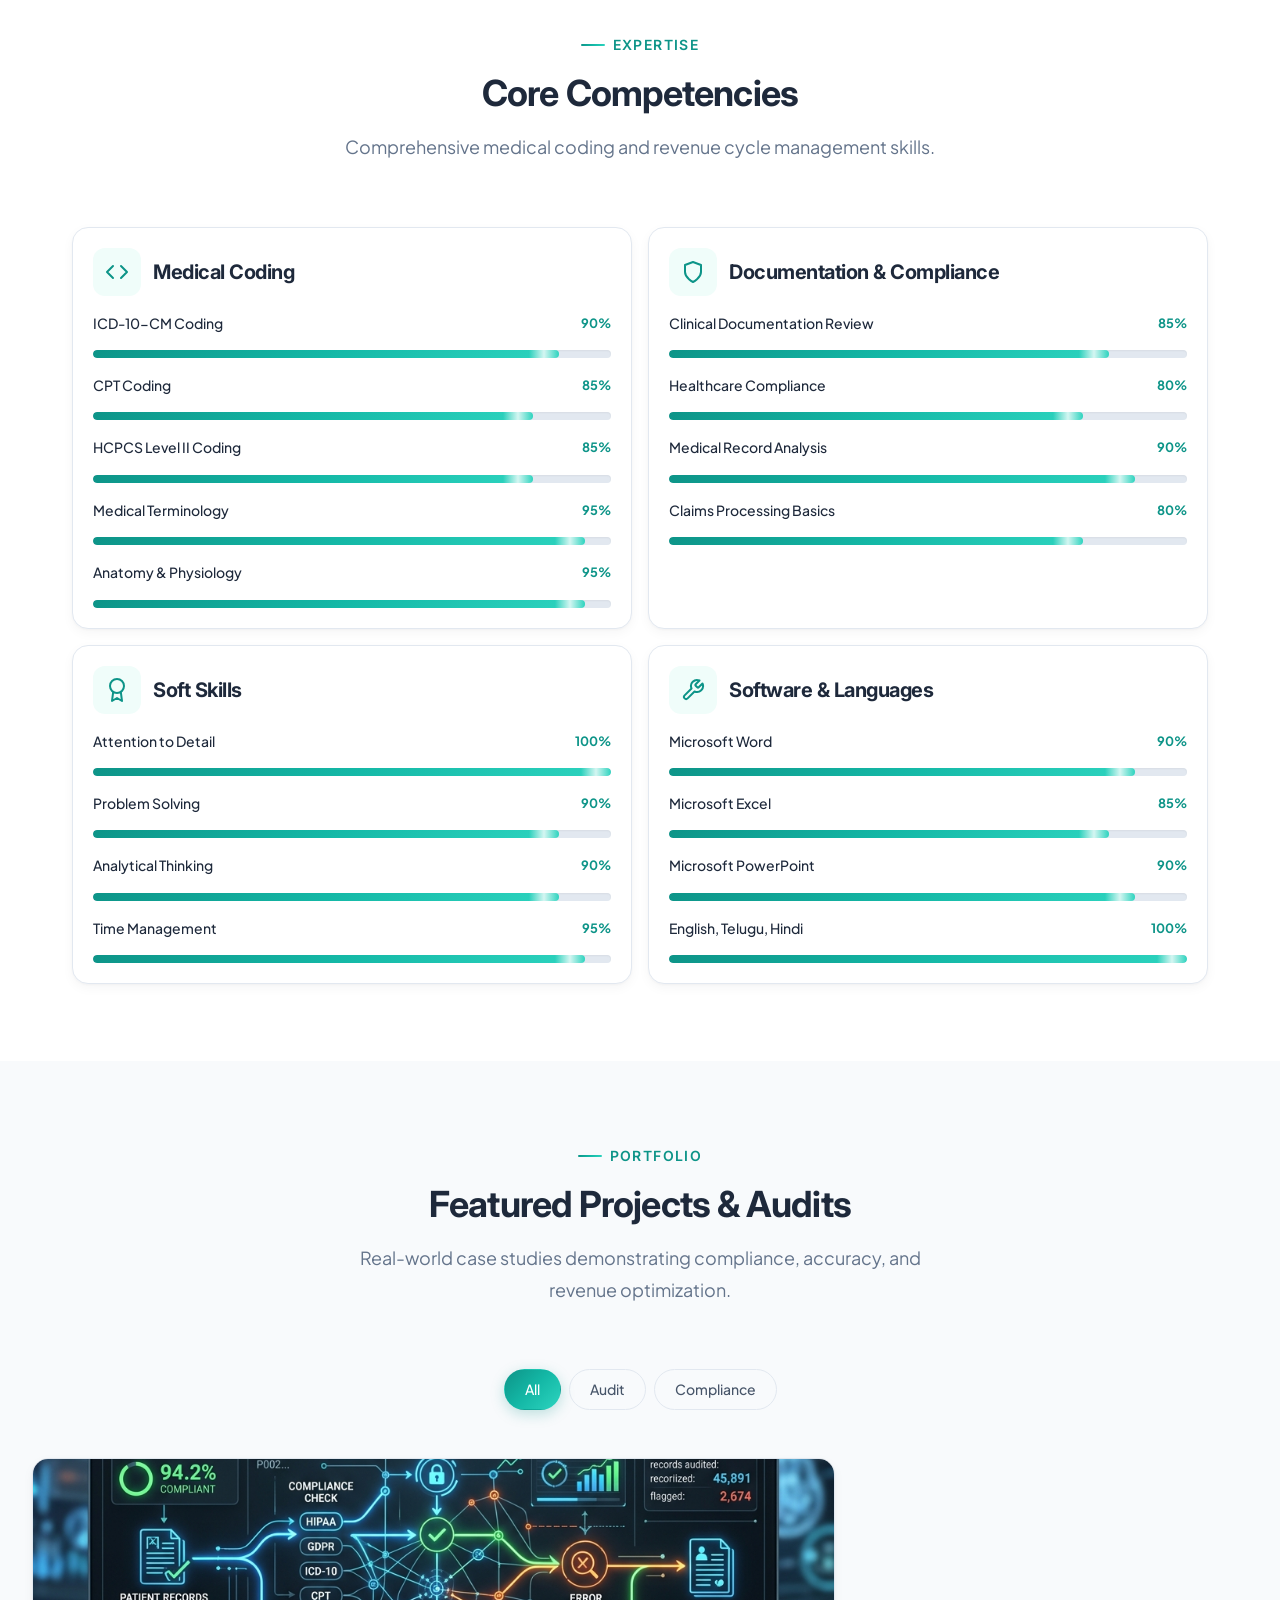
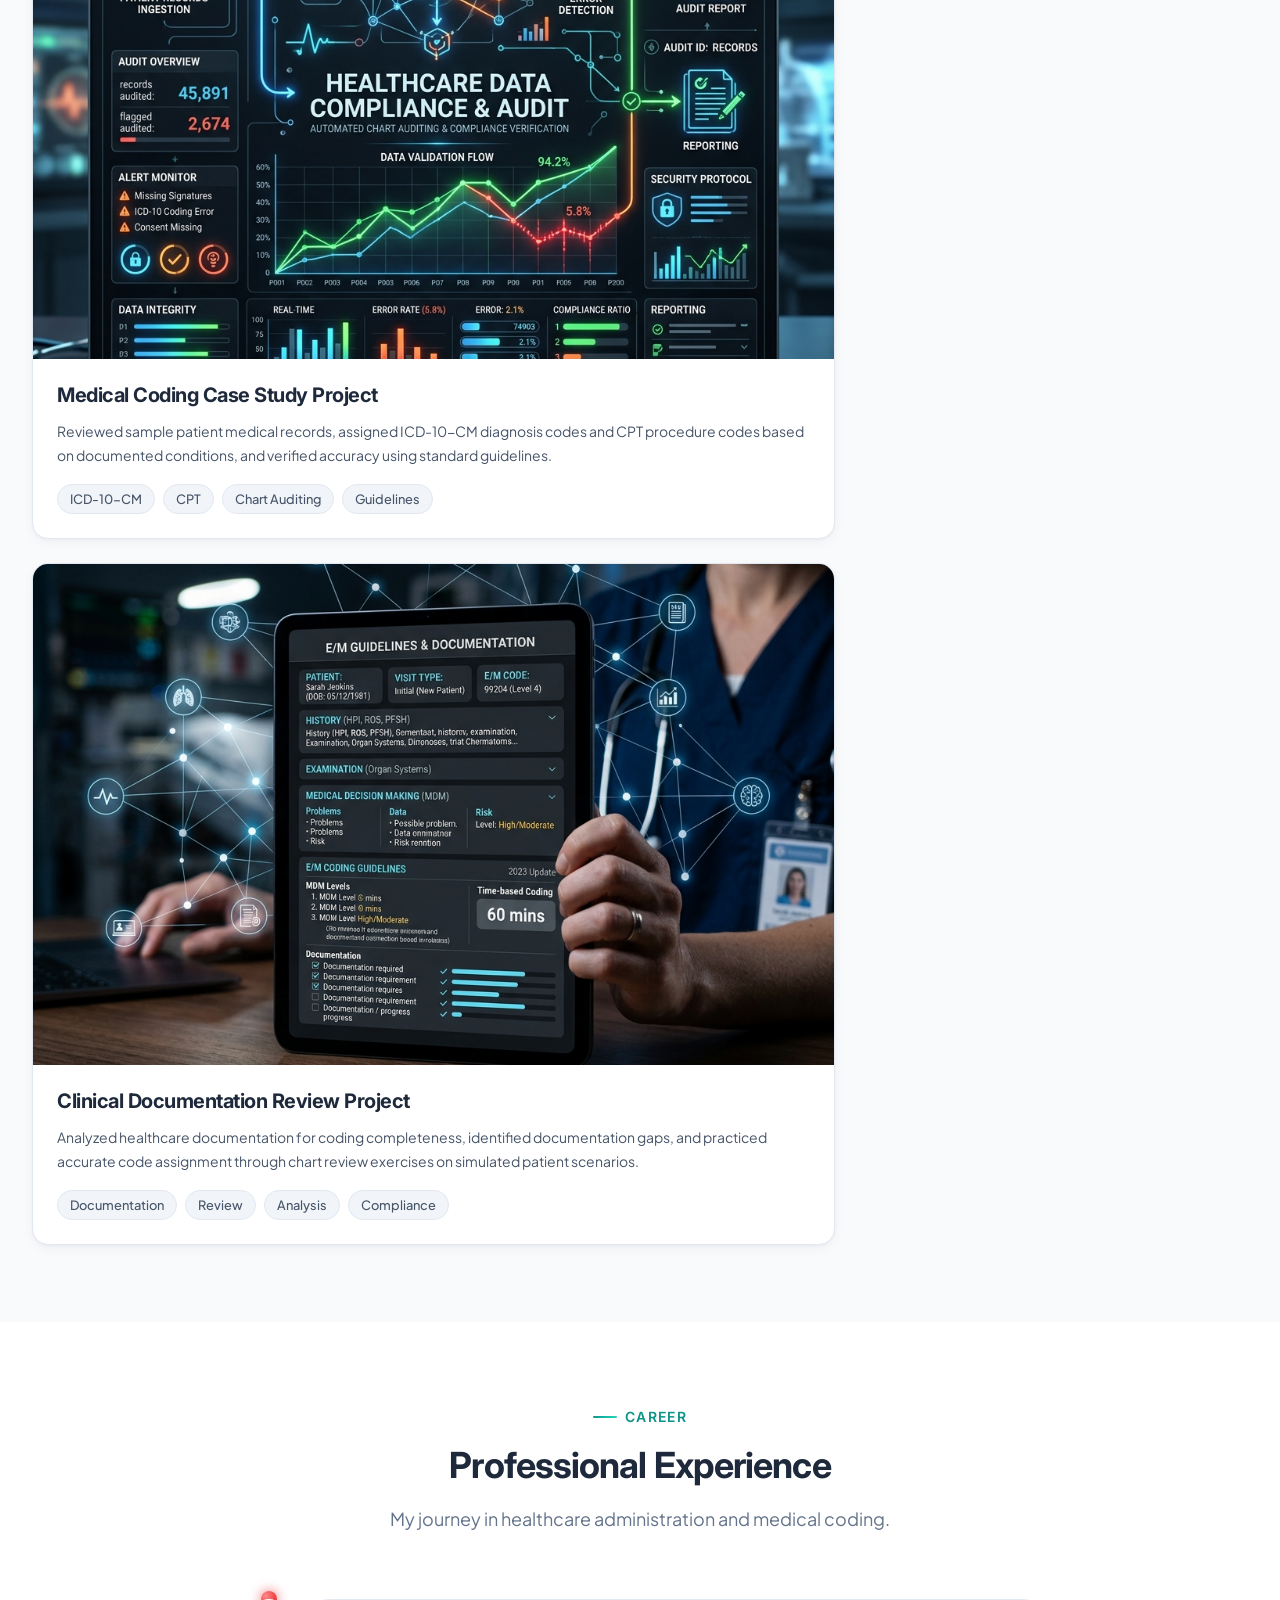
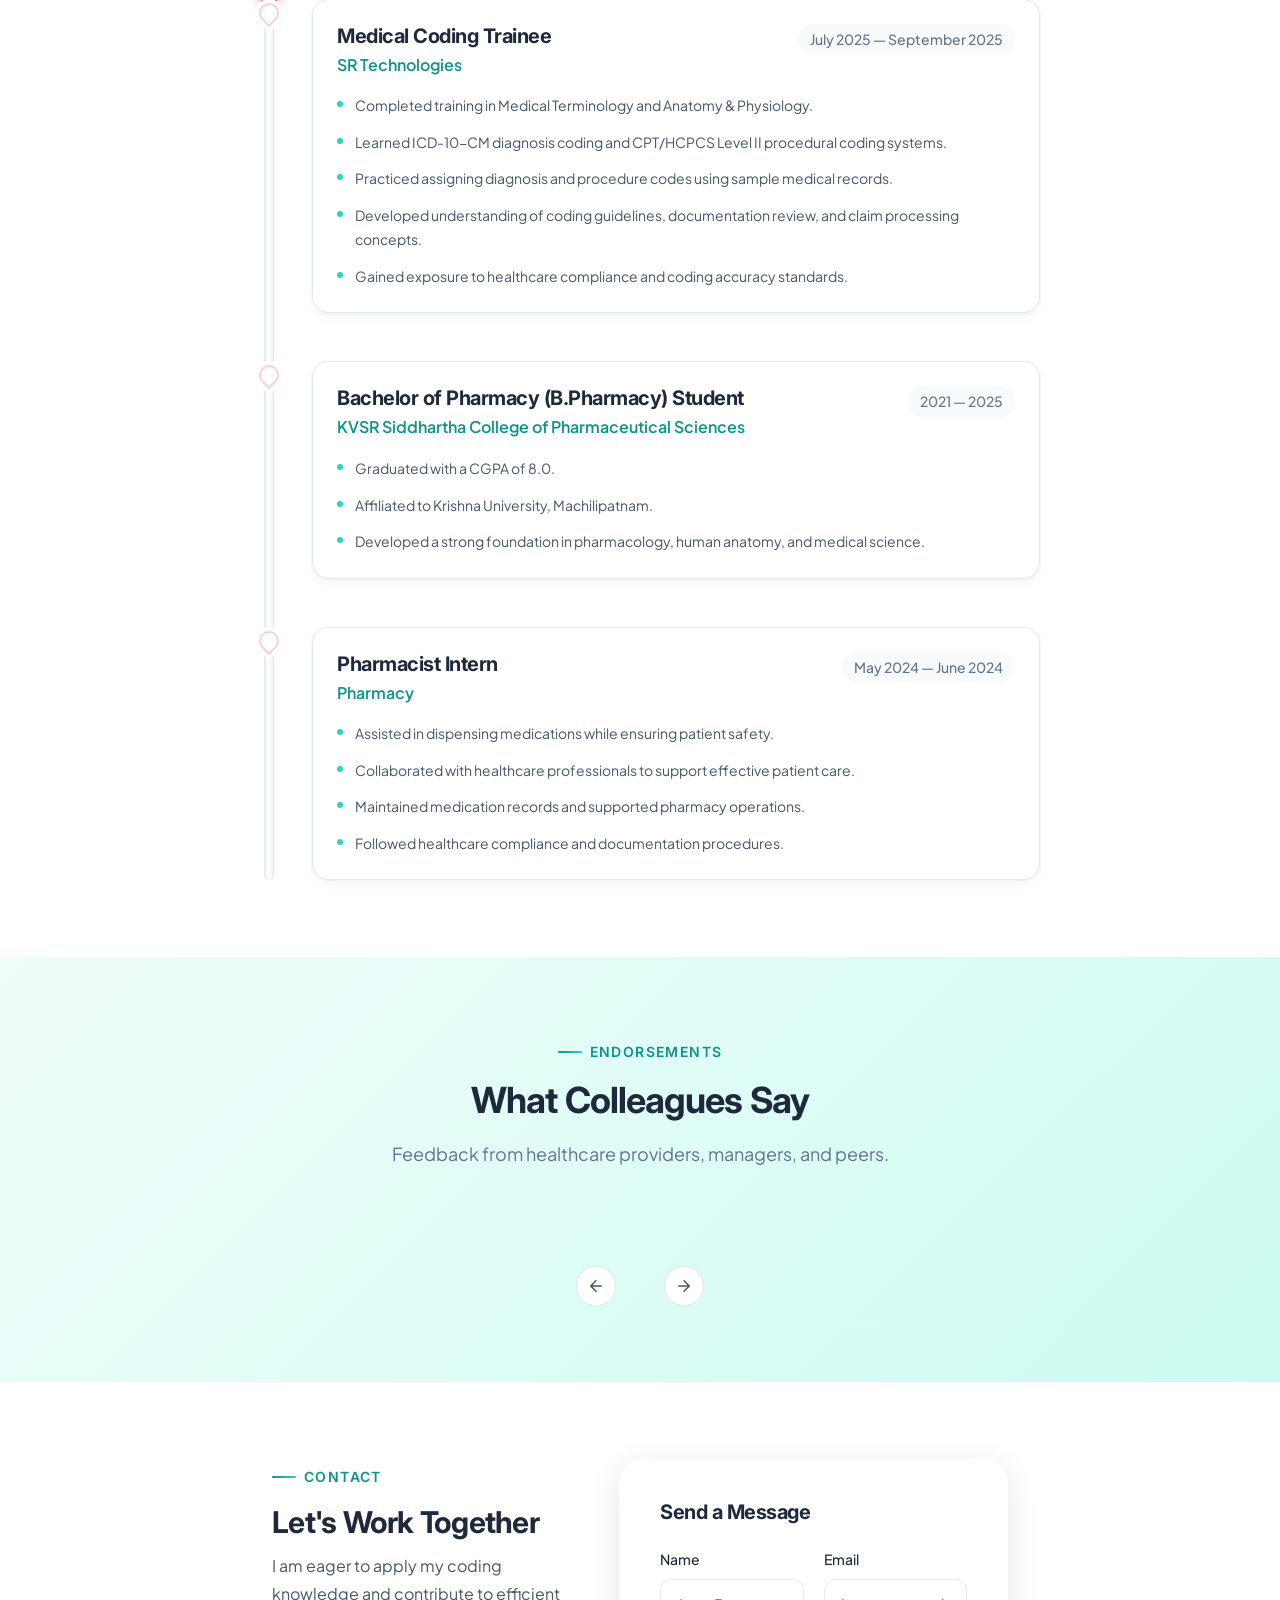
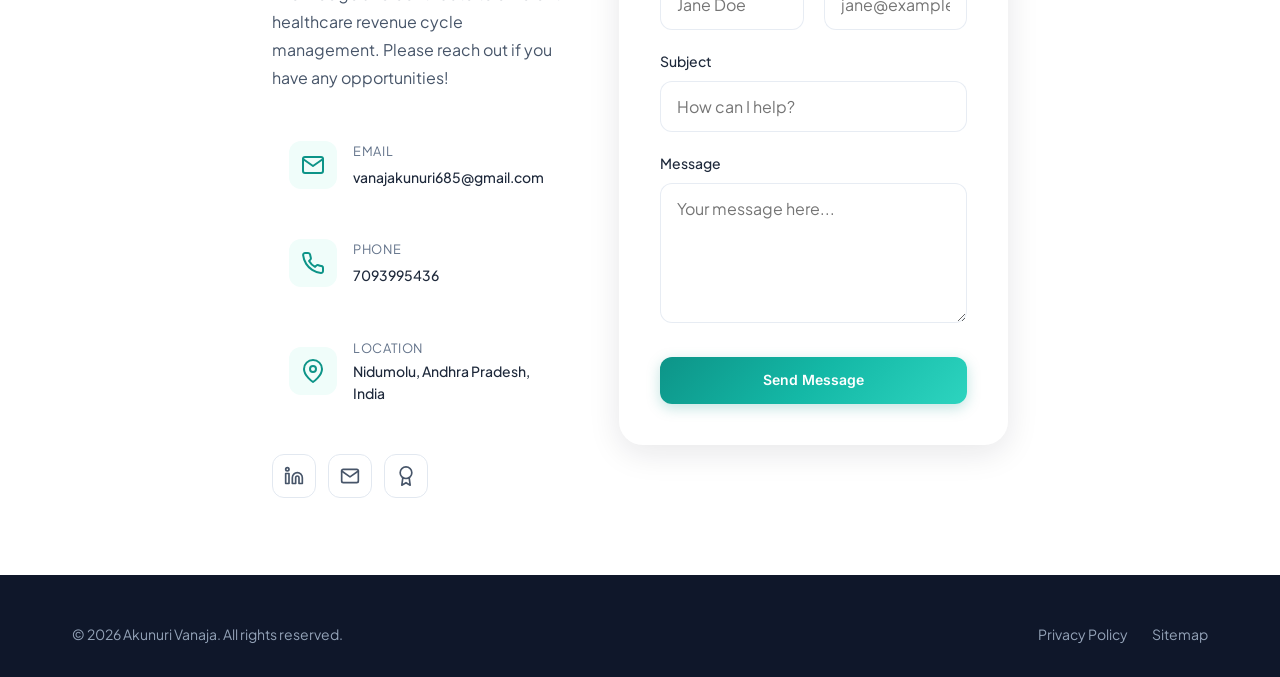
==== commit c0c9e2fa: "style: remove navbar icon and update favicon colors" ====
--- a/index.html
+++ b/index.html
@@ -58,9 +58,6 @@
   <header class="navbar" id="navbar">
     <div class="container navbar__inner">
       <a href="#" class="navbar__logo">
-        <div class="navbar__logo-icon">
-          <svg xmlns="http://www.w3.org/2000/svg" width="24" height="24" viewBox="0 0 24 24" fill="none" stroke="currentColor" stroke-width="2" stroke-linecap="round" stroke-linejoin="round"><path d="M16 4h2a2 2 0 0 1 2 2v14a2 2 0 0 1-2 2H6a2 2 0 0 1-2-2V6a2 2 0 0 1 2-2h2"></path><rect x="8" y="2" width="8" height="4" rx="1" ry="1"></rect><path d="M12 11v6"></path><path d="M9 14h6"></path></svg>
-        </div>
         <span id="nav-name">Name</span>
       </a>
 
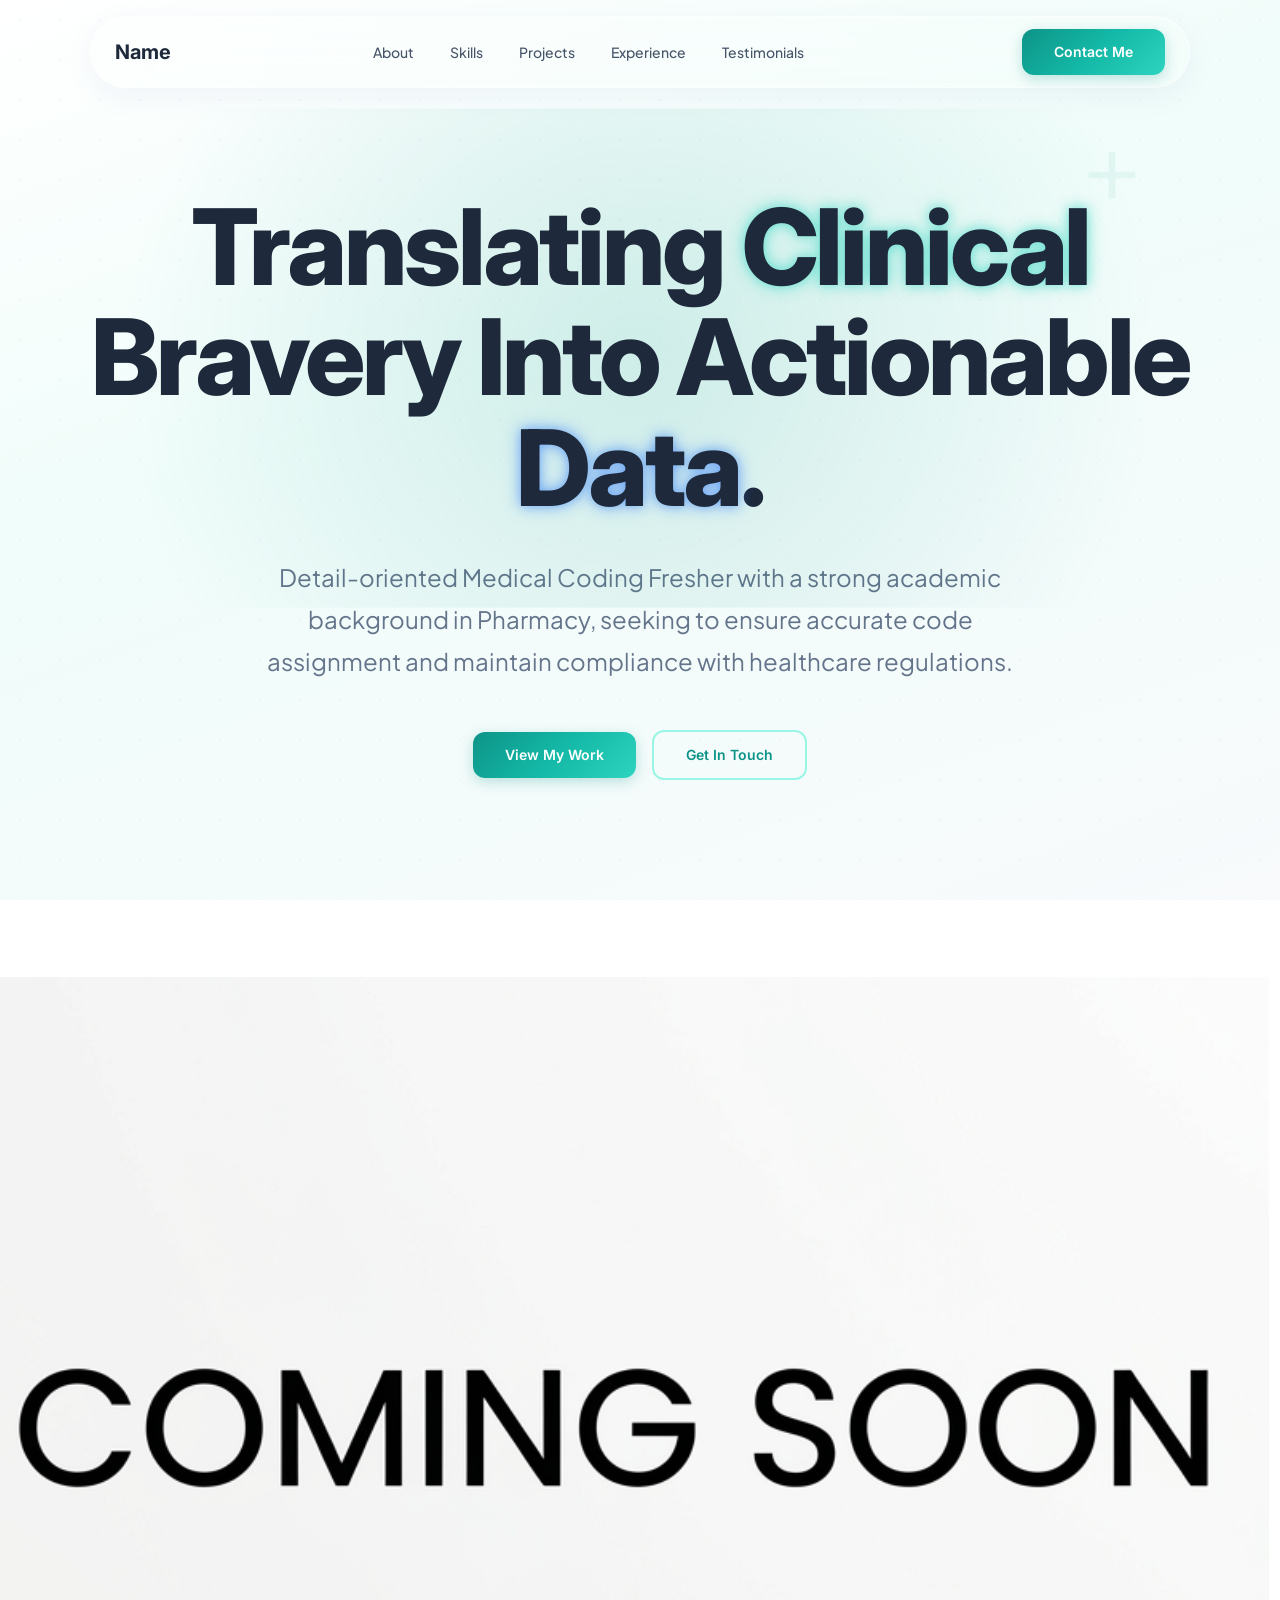
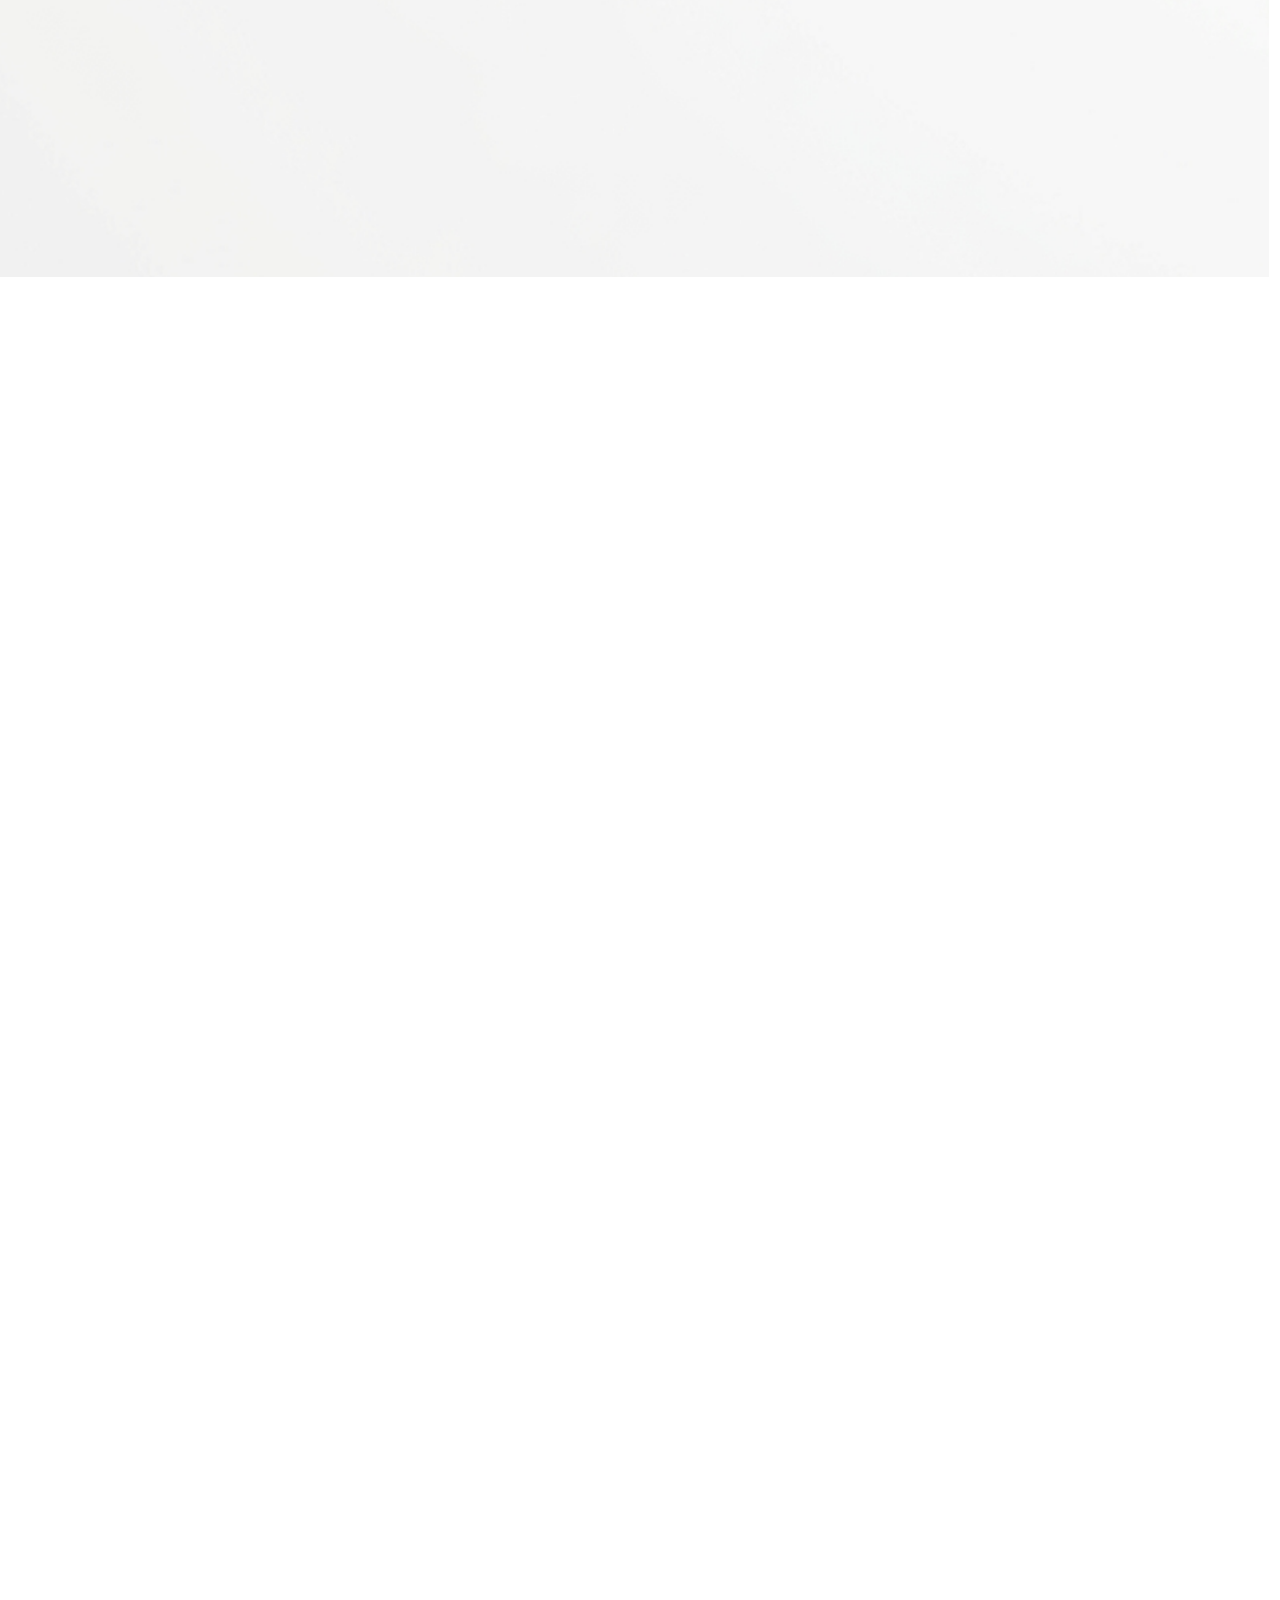
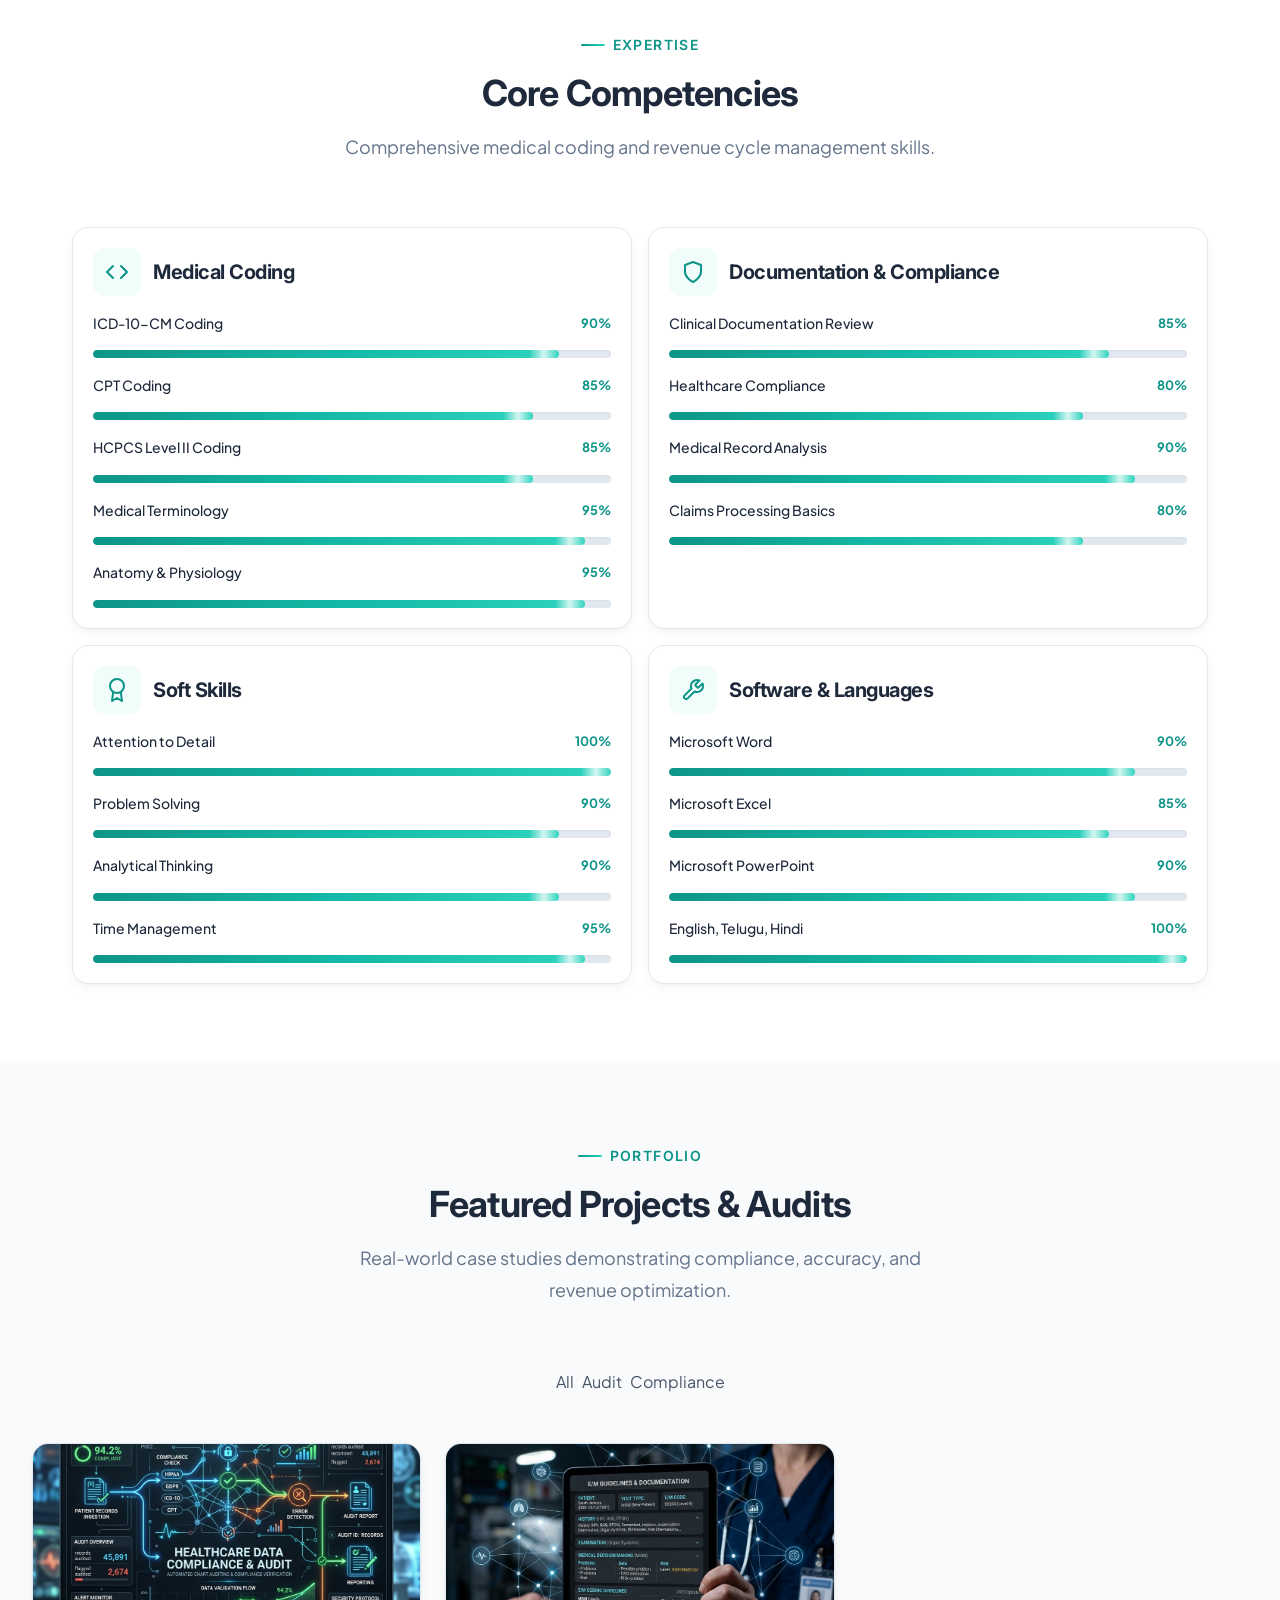
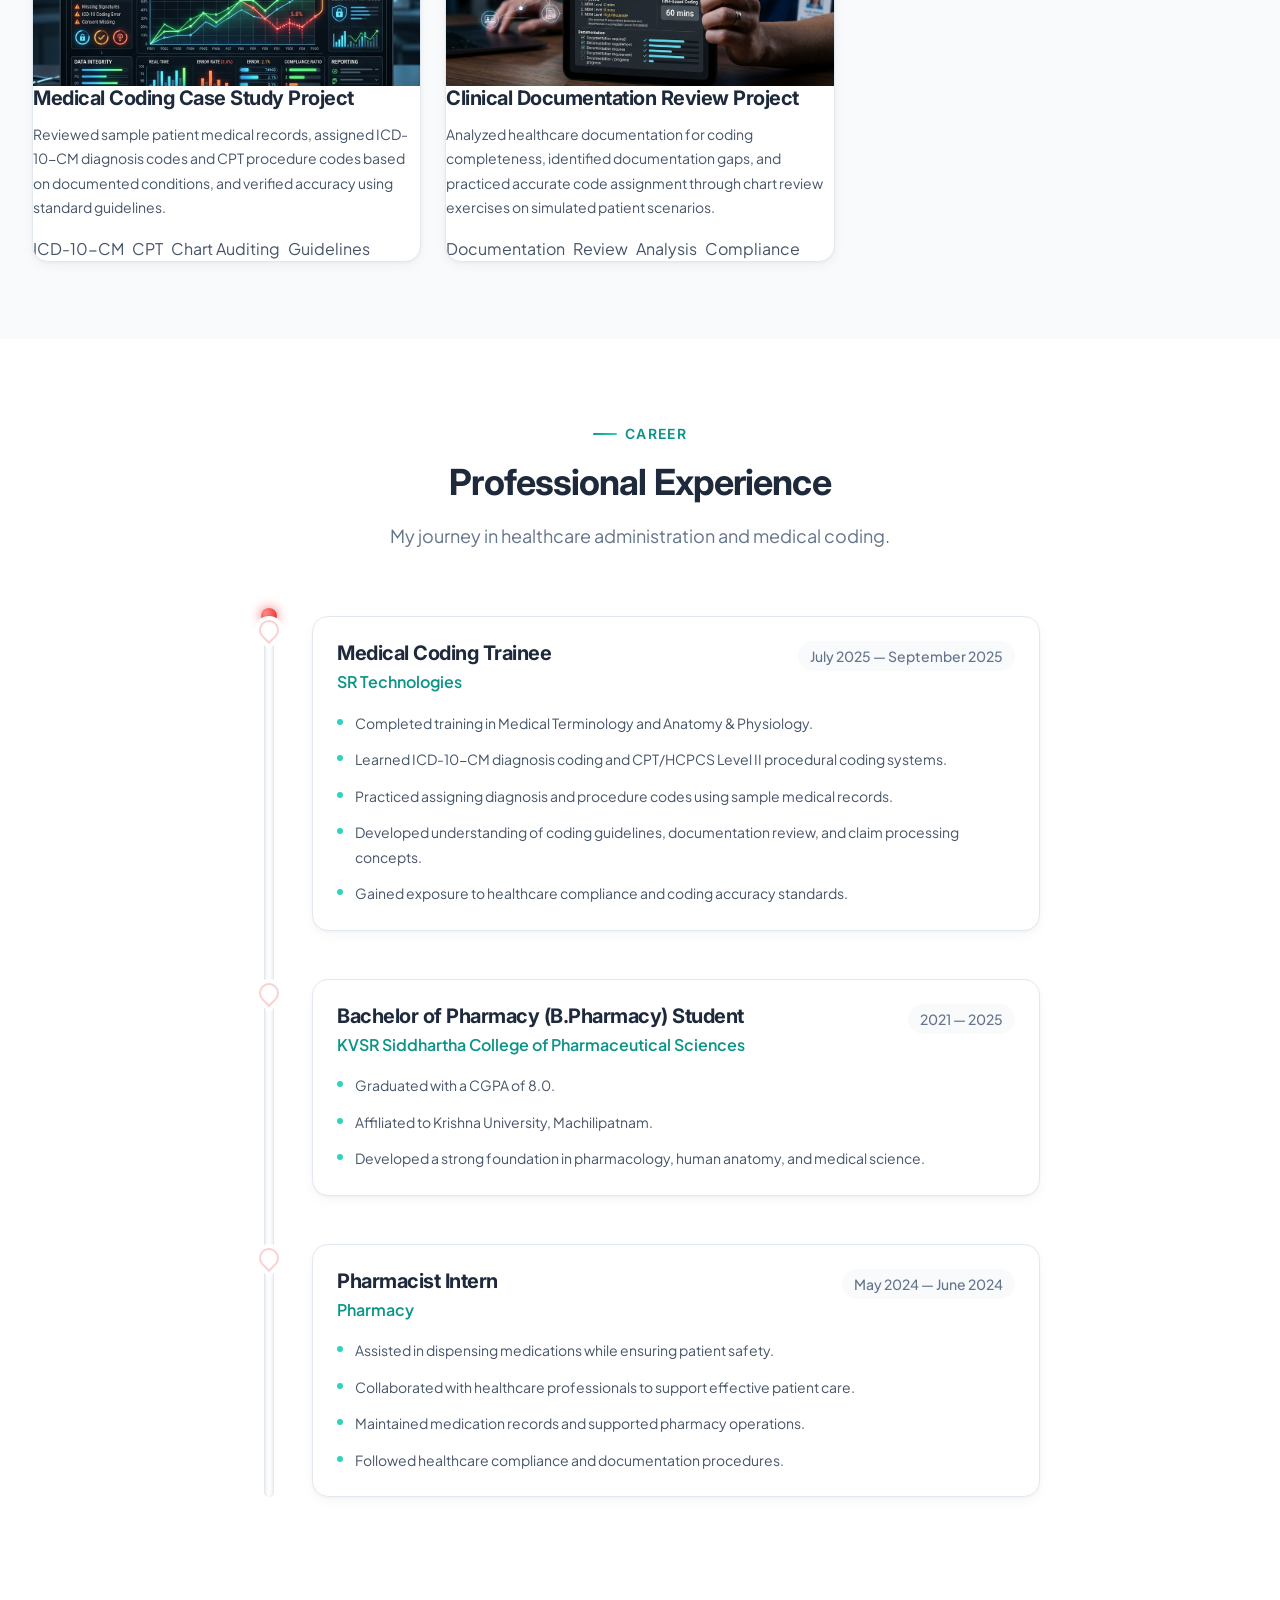
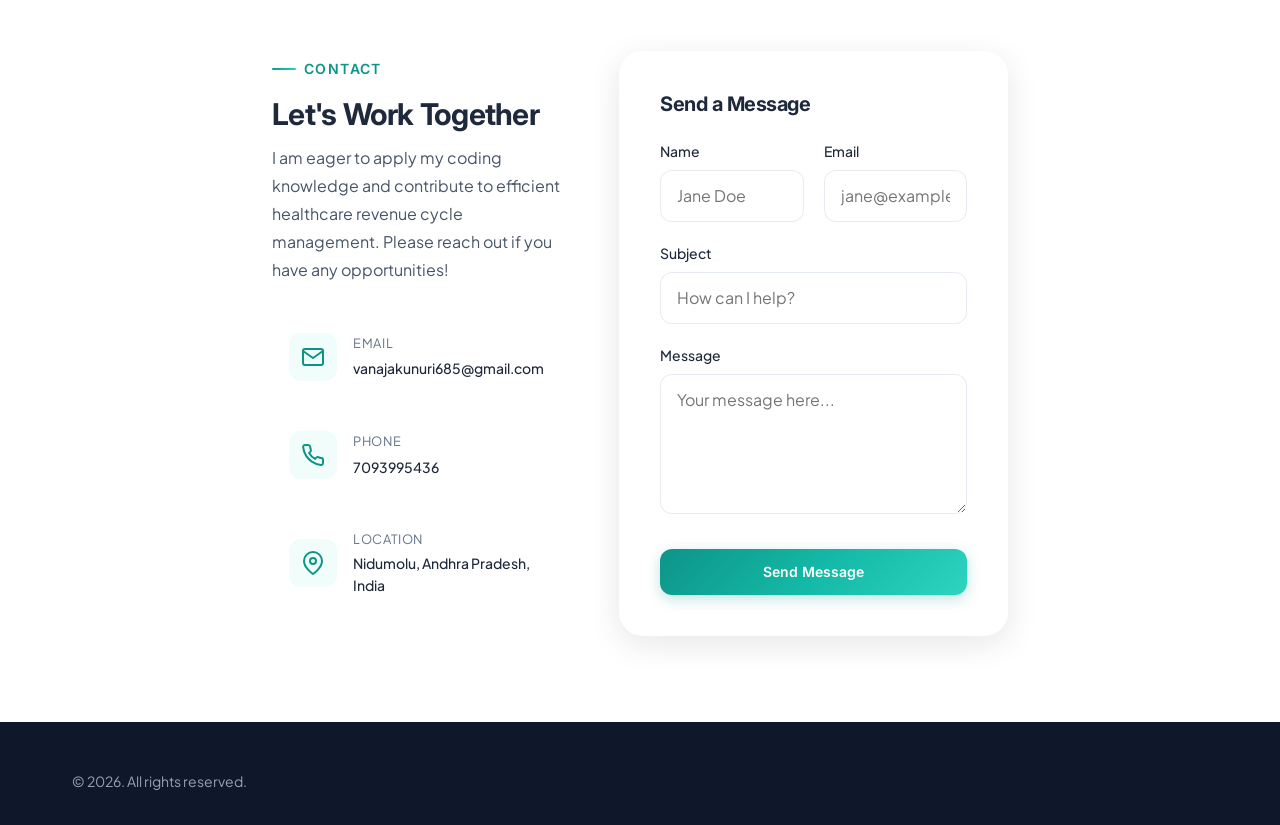
==== commit 0129c96a: "refactor: remove dynamic json rendering, hardcode HTML" ====
--- a/index.html
+++ b/index.html
@@ -110,10 +110,11 @@
 
       <div class="container hero__inner">
         <div class="hero__content">
-          <h1 class="hero__title" id="hero-headline">Loading...</h1>
-          <p class="hero__subtitle" id="hero-subtitle">Loading...</p>
+          <h1 class="hero__title" id="hero-headline">Translating <span class="hover-word hover-word--clinical">Clinical</span> Bravery Into Actionable <span class="hover-word hover-word--data">Data</span>.</h1>
+          <p class="hero__subtitle" id="hero-subtitle">Detail-oriented Medical Coding Fresher with a strong academic background in Pharmacy, seeking to ensure accurate code assignment and maintain compliance with healthcare regulations.</p>
           <div class="hero__actions" id="hero-actions">
-            <!-- Populated by JS -->
+            <a href="#projects" class="btn btn--primary">View My Work</a>
+            <a href="#contact" class="btn btn--secondary">Get In Touch</a>
           </div>
         </div>
       </div>
@@ -137,10 +138,25 @@
                 <h2 class="section-title">Professional Background</h2>
               </div>
               <div class="about__bio" id="about-bio">
-                <!-- Populated by JS -->
+                <p>I am Akunuri Vanaja, a detail-oriented Medical Coding Fresher with a B.Pharmacy (CGPA 8.0) and comprehensive training in ICD-10-CM, CPT, and HCPCS Level II. I am eager to apply my knowledge of medical record analysis, healthcare compliance, and accurate code assignment to contribute effectively to a dynamic revenue cycle management team.</p>
               </div>
               <div class="about__stats" id="about-stats">
-                <!-- Populated by JS -->
+                <div class="about__stat">
+                  <div class="about__stat-value" data-target="8.0">8.0</div>
+                  <div class="about__stat-label">B.Pharmacy CGPA</div>
+                </div>
+                <div class="about__stat">
+                  <div class="about__stat-value" data-target="4">4</div>
+                  <div class="about__stat-label">Certifications</div>
+                </div>
+                <div class="about__stat">
+                  <div class="about__stat-value" data-target="3">3</div>
+                  <div class="about__stat-label">Languages Known</div>
+                </div>
+                <div class="about__stat">
+                  <div class="about__stat-value" data-target="100">100%</div>
+                  <div class="about__stat-label">Attention to Detail</div>
+                </div>
               </div>
             </div>
           </div>
@@ -157,7 +173,67 @@
           <p class="section-subtitle">Comprehensive medical coding and revenue cycle management skills.</p>
         </div>
         <div class="skills__grid" id="skills-container">
-          <!-- Populated by JS -->
+          <!-- Medical Coding -->
+          <div class="skills__category card reveal reveal-left delay-1">
+            <div class="skills__category-header">
+              <div class="icon-box">
+                <svg xmlns="http://www.w3.org/2000/svg" viewBox="0 0 24 24" fill="none" stroke="currentColor" stroke-width="2" stroke-linecap="round" stroke-linejoin="round"><polyline points="16 18 22 12 16 6"></polyline><polyline points="8 6 2 12 8 18"></polyline></svg>
+              </div>
+              <h3 class="skills__category-title">Medical Coding</h3>
+            </div>
+            <div class="skills__list">
+              <div class="skill__item"><div class="skill__header"><span class="skill__name">ICD-10-CM Coding</span><span class="skill__level">90%</span></div><div class="progress-bar"><div class="progress-bar__fill" style="width: 90%" data-width="90%"><div class="progress-bar__glow"></div></div></div></div>
+              <div class="skill__item"><div class="skill__header"><span class="skill__name">CPT Coding</span><span class="skill__level">85%</span></div><div class="progress-bar"><div class="progress-bar__fill" style="width: 85%" data-width="85%"><div class="progress-bar__glow"></div></div></div></div>
+              <div class="skill__item"><div class="skill__header"><span class="skill__name">HCPCS Level II Coding</span><span class="skill__level">85%</span></div><div class="progress-bar"><div class="progress-bar__fill" style="width: 85%" data-width="85%"><div class="progress-bar__glow"></div></div></div></div>
+              <div class="skill__item"><div class="skill__header"><span class="skill__name">Medical Terminology</span><span class="skill__level">95%</span></div><div class="progress-bar"><div class="progress-bar__fill" style="width: 95%" data-width="95%"><div class="progress-bar__glow"></div></div></div></div>
+              <div class="skill__item"><div class="skill__header"><span class="skill__name">Anatomy & Physiology</span><span class="skill__level">95%</span></div><div class="progress-bar"><div class="progress-bar__fill" style="width: 95%" data-width="95%"><div class="progress-bar__glow"></div></div></div></div>
+            </div>
+          </div>
+          <!-- Documentation & Compliance -->
+          <div class="skills__category card reveal reveal-right delay-2">
+            <div class="skills__category-header">
+              <div class="icon-box">
+                <svg xmlns="http://www.w3.org/2000/svg" viewBox="0 0 24 24" fill="none" stroke="currentColor" stroke-width="2" stroke-linecap="round" stroke-linejoin="round"><path d="M12 22s8-4 8-10V5l-8-3-8 3v7c0 6 8 10 8 10z"></path></svg>
+              </div>
+              <h3 class="skills__category-title">Documentation & Compliance</h3>
+            </div>
+            <div class="skills__list">
+              <div class="skill__item"><div class="skill__header"><span class="skill__name">Clinical Documentation Review</span><span class="skill__level">85%</span></div><div class="progress-bar"><div class="progress-bar__fill" style="width: 85%" data-width="85%"><div class="progress-bar__glow"></div></div></div></div>
+              <div class="skill__item"><div class="skill__header"><span class="skill__name">Healthcare Compliance</span><span class="skill__level">80%</span></div><div class="progress-bar"><div class="progress-bar__fill" style="width: 80%" data-width="80%"><div class="progress-bar__glow"></div></div></div></div>
+              <div class="skill__item"><div class="skill__header"><span class="skill__name">Medical Record Analysis</span><span class="skill__level">90%</span></div><div class="progress-bar"><div class="progress-bar__fill" style="width: 90%" data-width="90%"><div class="progress-bar__glow"></div></div></div></div>
+              <div class="skill__item"><div class="skill__header"><span class="skill__name">Claims Processing Basics</span><span class="skill__level">80%</span></div><div class="progress-bar"><div class="progress-bar__fill" style="width: 80%" data-width="80%"><div class="progress-bar__glow"></div></div></div></div>
+            </div>
+          </div>
+          <!-- Soft Skills -->
+          <div class="skills__category card reveal reveal-left delay-1">
+            <div class="skills__category-header">
+              <div class="icon-box">
+                <svg xmlns="http://www.w3.org/2000/svg" viewBox="0 0 24 24" fill="none" stroke="currentColor" stroke-width="2" stroke-linecap="round" stroke-linejoin="round"><circle cx="12" cy="8" r="7"></circle><polyline points="8.21 13.89 7 23 12 20 17 23 15.79 13.88"></polyline></svg>
+              </div>
+              <h3 class="skills__category-title">Soft Skills</h3>
+            </div>
+            <div class="skills__list">
+              <div class="skill__item"><div class="skill__header"><span class="skill__name">Attention to Detail</span><span class="skill__level">100%</span></div><div class="progress-bar"><div class="progress-bar__fill" style="width: 100%" data-width="100%"><div class="progress-bar__glow"></div></div></div></div>
+              <div class="skill__item"><div class="skill__header"><span class="skill__name">Problem Solving</span><span class="skill__level">90%</span></div><div class="progress-bar"><div class="progress-bar__fill" style="width: 90%" data-width="90%"><div class="progress-bar__glow"></div></div></div></div>
+              <div class="skill__item"><div class="skill__header"><span class="skill__name">Analytical Thinking</span><span class="skill__level">90%</span></div><div class="progress-bar"><div class="progress-bar__fill" style="width: 90%" data-width="90%"><div class="progress-bar__glow"></div></div></div></div>
+              <div class="skill__item"><div class="skill__header"><span class="skill__name">Time Management</span><span class="skill__level">95%</span></div><div class="progress-bar"><div class="progress-bar__fill" style="width: 95%" data-width="95%"><div class="progress-bar__glow"></div></div></div></div>
+            </div>
+          </div>
+          <!-- Software & Languages -->
+          <div class="skills__category card reveal reveal-right delay-2">
+            <div class="skills__category-header">
+              <div class="icon-box">
+                <svg xmlns="http://www.w3.org/2000/svg" viewBox="0 0 24 24" fill="none" stroke="currentColor" stroke-width="2" stroke-linecap="round" stroke-linejoin="round"><path d="M14.7 6.3a1 1 0 0 0 0 1.4l1.6 1.6a1 1 0 0 0 1.4 0l3.77-3.77a6 6 0 0 1-7.94 7.94l-6.91 6.91a2.12 2.12 0 0 1-3-3l6.91-6.91a6 6 0 0 1 7.94-7.94l-3.76 3.76z"></path></svg>
+              </div>
+              <h3 class="skills__category-title">Software & Languages</h3>
+            </div>
+            <div class="skills__list">
+              <div class="skill__item"><div class="skill__header"><span class="skill__name">Microsoft Word</span><span class="skill__level">90%</span></div><div class="progress-bar"><div class="progress-bar__fill" style="width: 90%" data-width="90%"><div class="progress-bar__glow"></div></div></div></div>
+              <div class="skill__item"><div class="skill__header"><span class="skill__name">Microsoft Excel</span><span class="skill__level">85%</span></div><div class="progress-bar"><div class="progress-bar__fill" style="width: 85%" data-width="85%"><div class="progress-bar__glow"></div></div></div></div>
+              <div class="skill__item"><div class="skill__header"><span class="skill__name">Microsoft PowerPoint</span><span class="skill__level">90%</span></div><div class="progress-bar"><div class="progress-bar__fill" style="width: 90%" data-width="90%"><div class="progress-bar__glow"></div></div></div></div>
+              <div class="skill__item"><div class="skill__header"><span class="skill__name">English, Telugu, Hindi</span><span class="skill__level">100%</span></div><div class="progress-bar"><div class="progress-bar__fill" style="width: 100%" data-width="100%"><div class="progress-bar__glow"></div></div></div></div>
+            </div>
+          </div>
         </div>
       </div>
     </section>
@@ -172,11 +248,51 @@
         </div>
         
         <div class="projects__filters reveal delay-1" id="projects-filters">
-          <!-- Populated by JS -->
+          <button class="filter-btn active" data-filter="all">All</button>
+          <button class="filter-btn" data-filter="audit">Audit</button>
+          <button class="filter-btn" data-filter="compliance">Compliance</button>
         </div>
 
         <div class="projects__grid" id="projects-grid">
-          <!-- Populated by JS -->
+          <!-- Project 1 -->
+          <article class="project-card reveal delay-1" data-category="audit">
+            <div class="project-card__image">
+              <img src="assets/project-audit.jpg" alt="Medical Coding Case Study Project" loading="lazy">
+              <div class="project-card__overlay">
+                <a href="#" class="project-card__link"><svg xmlns="http://www.w3.org/2000/svg" width="24" height="24" viewBox="0 0 24 24" fill="none" stroke="currentColor" stroke-width="2" stroke-linecap="round" stroke-linejoin="round"><path d="M18 13v6a2 2 0 0 1-2 2H5a2 2 0 0 1-2-2V8a2 2 0 0 1 2-2h6"></path><polyline points="15 3 21 3 21 9"></polyline><line x1="10" y1="14" x2="21" y2="3"></line></svg></a>
+              </div>
+            </div>
+            <div class="project-card__content">
+              <h3 class="project-card__title">Medical Coding Case Study Project</h3>
+              <p class="project-card__desc">Reviewed sample patient medical records, assigned ICD-10-CM diagnosis codes and CPT procedure codes based on documented conditions, and verified accuracy using standard guidelines.</p>
+              <div class="project-card__tags">
+                <span class="tag">ICD-10-CM</span>
+                <span class="tag">CPT</span>
+                <span class="tag">Chart Auditing</span>
+                <span class="tag">Guidelines</span>
+              </div>
+            </div>
+          </article>
+
+          <!-- Project 2 -->
+          <article class="project-card reveal delay-2" data-category="compliance">
+            <div class="project-card__image">
+              <img src="assets/project-documentation.jpg" alt="Clinical Documentation Review Project" loading="lazy">
+              <div class="project-card__overlay">
+                <a href="#" class="project-card__link"><svg xmlns="http://www.w3.org/2000/svg" width="24" height="24" viewBox="0 0 24 24" fill="none" stroke="currentColor" stroke-width="2" stroke-linecap="round" stroke-linejoin="round"><path d="M18 13v6a2 2 0 0 1-2 2H5a2 2 0 0 1-2-2V8a2 2 0 0 1 2-2h6"></path><polyline points="15 3 21 3 21 9"></polyline><line x1="10" y1="14" x2="21" y2="3"></line></svg></a>
+              </div>
+            </div>
+            <div class="project-card__content">
+              <h3 class="project-card__title">Clinical Documentation Review Project</h3>
+              <p class="project-card__desc">Analyzed healthcare documentation for coding completeness, identified documentation gaps, and practiced accurate code assignment through chart review exercises on simulated patient scenarios.</p>
+              <div class="project-card__tags">
+                <span class="tag">Documentation</span>
+                <span class="tag">Review</span>
+                <span class="tag">Analysis</span>
+                <span class="tag">Compliance</span>
+              </div>
+            </div>
+          </article>
         </div>
       </div>
     </section>
@@ -191,35 +307,66 @@
         </div>
         
         <div class="experience__timeline" id="experience-timeline">
-          <!-- Populated by JS -->
-        </div>
-      </div>
-    </section>
-
-    <!-- Testimonials Section -->
-    <section id="testimonials" class="section section--teal">
-      <div class="container">
-        <div class="section-header reveal">
-          <span class="section-label">Endorsements</span>
-          <h2 class="section-title">What Colleagues Say</h2>
-          <p class="section-subtitle">Feedback from healthcare providers, managers, and peers.</p>
-        </div>
-        
-        <div class="testimonials__carousel reveal delay-1">
-          <div class="testimonials__track" id="testimonials-track">
-            <!-- Populated by JS -->
-          </div>
+          <div class="experience__timeline-fill"></div>
           
-          <div class="testimonials__nav">
-            <button class="testimonials__arrow prev" id="testimonial-prev" aria-label="Previous testimonial">
-              <svg xmlns="http://www.w3.org/2000/svg" viewBox="0 0 24 24" fill="none" stroke="currentColor" stroke-width="2" stroke-linecap="round" stroke-linejoin="round"><path d="M19 12H5M12 19l-7-7 7-7"/></svg>
-            </button>
-            <div class="testimonials__dots" id="testimonials-dots">
-              <!-- Populated by JS -->
-            </div>
-            <button class="testimonials__arrow next" id="testimonial-next" aria-label="Next testimonial">
-              <svg xmlns="http://www.w3.org/2000/svg" viewBox="0 0 24 24" fill="none" stroke="currentColor" stroke-width="2" stroke-linecap="round" stroke-linejoin="round"><path d="M5 12h14M12 5l7 7-7 7"/></svg>
-            </button>
+          <!-- Experience 1 -->
+          <div class="experience__item reveal delay-1">
+            <div class="experience__dot"></div>
+            <div class="experience__card card">
+              <div class="experience__header">
+                <div>
+                  <h3 class="experience__role">Medical Coding Trainee</h3>
+                  <div class="experience__company">SR Technologies</div>
+                </div>
+                <div class="experience__duration">July 2025 — September 2025</div>
+              </div>
+              <div class="experience__achievements">
+                <div class="experience__achievement">Completed training in Medical Terminology and Anatomy & Physiology.</div>
+                <div class="experience__achievement">Learned ICD-10-CM diagnosis coding and CPT/HCPCS Level II procedural coding systems.</div>
+                <div class="experience__achievement">Practiced assigning diagnosis and procedure codes using sample medical records.</div>
+                <div class="experience__achievement">Developed understanding of coding guidelines, documentation review, and claim processing concepts.</div>
+                <div class="experience__achievement">Gained exposure to healthcare compliance and coding accuracy standards.</div>
+              </div>
+            </div>
+          </div>
+
+          <!-- Experience 2 -->
+          <div class="experience__item reveal delay-2">
+            <div class="experience__dot"></div>
+            <div class="experience__card card">
+              <div class="experience__header">
+                <div>
+                  <h3 class="experience__role">Bachelor of Pharmacy (B.Pharmacy) Student</h3>
+                  <div class="experience__company">KVSR Siddhartha College of Pharmaceutical Sciences</div>
+                </div>
+                <div class="experience__duration">2021 — 2025</div>
+              </div>
+              <div class="experience__achievements">
+                <div class="experience__achievement">Graduated with a CGPA of 8.0.</div>
+                <div class="experience__achievement">Affiliated to Krishna University, Machilipatnam.</div>
+                <div class="experience__achievement">Developed a strong foundation in pharmacology, human anatomy, and medical science.</div>
+              </div>
+            </div>
+          </div>
+
+          <!-- Experience 3 -->
+          <div class="experience__item reveal delay-3">
+            <div class="experience__dot"></div>
+            <div class="experience__card card">
+              <div class="experience__header">
+                <div>
+                  <h3 class="experience__role">Pharmacist Intern</h3>
+                  <div class="experience__company">Pharmacy</div>
+                </div>
+                <div class="experience__duration">May 2024 — June 2024</div>
+              </div>
+              <div class="experience__achievements">
+                <div class="experience__achievement">Assisted in dispensing medications while ensuring patient safety.</div>
+                <div class="experience__achievement">Collaborated with healthcare professionals to support effective patient care.</div>
+                <div class="experience__achievement">Maintained medication records and supported pharmacy operations.</div>
+                <div class="experience__achievement">Followed healthcare compliance and documentation procedures.</div>
+              </div>
+            </div>
           </div>
         </div>
       </div>
@@ -240,16 +387,50 @@
           <div class="contact__info reveal-left">
             <div>
               <span class="section-label">Contact</span>
-              <h2 class="contact__info-title" id="contact-heading">Get In Touch</h2>
-              <p class="contact__info-text" id="contact-desc">Loading...</p>
+              <h2 class="contact__info-title" id="contact-heading">Let's Work Together</h2>
+              <p class="contact__info-text" id="contact-desc">I am eager to apply my coding knowledge and contribute to efficient healthcare revenue cycle management. Please reach out if you have any opportunities!</p>
             </div>
             
             <div class="contact__details" id="contact-details">
-              <!-- Populated by JS -->
+              <div class="contact__detail">
+                <div class="contact__detail-icon icon-box">
+                  <svg xmlns="http://www.w3.org/2000/svg" viewBox="0 0 24 24" fill="none" stroke="currentColor" stroke-width="2" stroke-linecap="round" stroke-linejoin="round"><path d="M4 4h16c1.1 0 2 .9 2 2v12c0 1.1-.9 2-2 2H4c-1.1 0-2-.9-2-2V6c0-1.1.9-2 2-2z"></path><polyline points="22,6 12,13 2,6"></polyline></svg>
+                </div>
+                <div>
+                  <div class="contact__detail-label">Email</div>
+                  <a href="mailto:vanajakunuri685@gmail.com" class="contact__detail-value">vanajakunuri685@gmail.com</a>
+                </div>
+              </div>
+              <div class="contact__detail">
+                <div class="contact__detail-icon icon-box">
+                  <svg xmlns="http://www.w3.org/2000/svg" viewBox="0 0 24 24" fill="none" stroke="currentColor" stroke-width="2" stroke-linecap="round" stroke-linejoin="round"><path d="M22 16.92v3a2 2 0 0 1-2.18 2 19.79 19.79 0 0 1-8.63-3.07 19.5 19.5 0 0 1-6-6 19.79 19.79 0 0 1-3.07-8.67A2 2 0 0 1 4.11 2h3a2 2 0 0 1 2 1.72 12.84 12.84 0 0 0 .7 2.81 2 2 0 0 1-.45 2.11L8.09 9.91a16 16 0 0 0 6 6l1.27-1.27a2 2 0 0 1 2.11-.45 12.84 12.84 0 0 0 2.81.7A2 2 0 0 1 22 16.92z"></path></svg>
+                </div>
+                <div>
+                  <div class="contact__detail-label">Phone</div>
+                  <a href="tel:7093995436" class="contact__detail-value">7093995436</a>
+                </div>
+              </div>
+              <div class="contact__detail">
+                <div class="contact__detail-icon icon-box">
+                  <svg xmlns="http://www.w3.org/2000/svg" viewBox="0 0 24 24" fill="none" stroke="currentColor" stroke-width="2" stroke-linecap="round" stroke-linejoin="round"><path d="M21 10c0 7-9 13-9 13s-9-6-9-13a9 9 0 0 1 18 0z"></path><circle cx="12" cy="10" r="3"></circle></svg>
+                </div>
+                <div>
+                  <div class="contact__detail-label">Location</div>
+                  <div class="contact__detail-value">Nidumolu, Andhra Pradesh, India</div>
+                </div>
+              </div>
             </div>
             
             <div class="contact__socials" id="contact-socials">
-              <!-- Populated by JS -->
+              <a href="https://linkedin.com/in/sarahmitchell" class="social-icon" target="_blank" aria-label="LinkedIn">
+                <svg xmlns="http://www.w3.org/2000/svg" viewBox="0 0 24 24" fill="none" stroke="currentColor" stroke-width="2" stroke-linecap="round" stroke-linejoin="round"><path d="M16 8a6 6 0 0 1 6 6v7h-4v-7a2 2 0 0 0-2-2 2 2 0 0 0-2 2v7h-4v-7a6 6 0 0 1 6-6z"></path><rect x="2" y="9" width="4" height="12"></rect><circle cx="4" cy="4" r="2"></circle></svg>
+              </a>
+              <a href="mailto:vanajakunuri685@gmail.com" class="social-icon" target="_blank" aria-label="Email">
+                <svg xmlns="http://www.w3.org/2000/svg" viewBox="0 0 24 24" fill="none" stroke="currentColor" stroke-width="2" stroke-linecap="round" stroke-linejoin="round"><path d="M4 4h16c1.1 0 2 .9 2 2v12c0 1.1-.9 2-2 2H4c-1.1 0-2-.9-2-2V6c0-1.1.9-2 2-2z"></path><polyline points="22,6 12,13 2,6"></polyline></svg>
+              </a>
+              <a href="https://www.aapc.com" class="social-icon" target="_blank" aria-label="AAPC">
+                <svg xmlns="http://www.w3.org/2000/svg" viewBox="0 0 24 24" fill="none" stroke="currentColor" stroke-width="2" stroke-linecap="round" stroke-linejoin="round"><circle cx="12" cy="8" r="7"></circle><polyline points="8.21 13.89 7 23 12 20 17 23 15.79 13.88"></polyline></svg>
+              </a>
             </div>
           </div>
           
